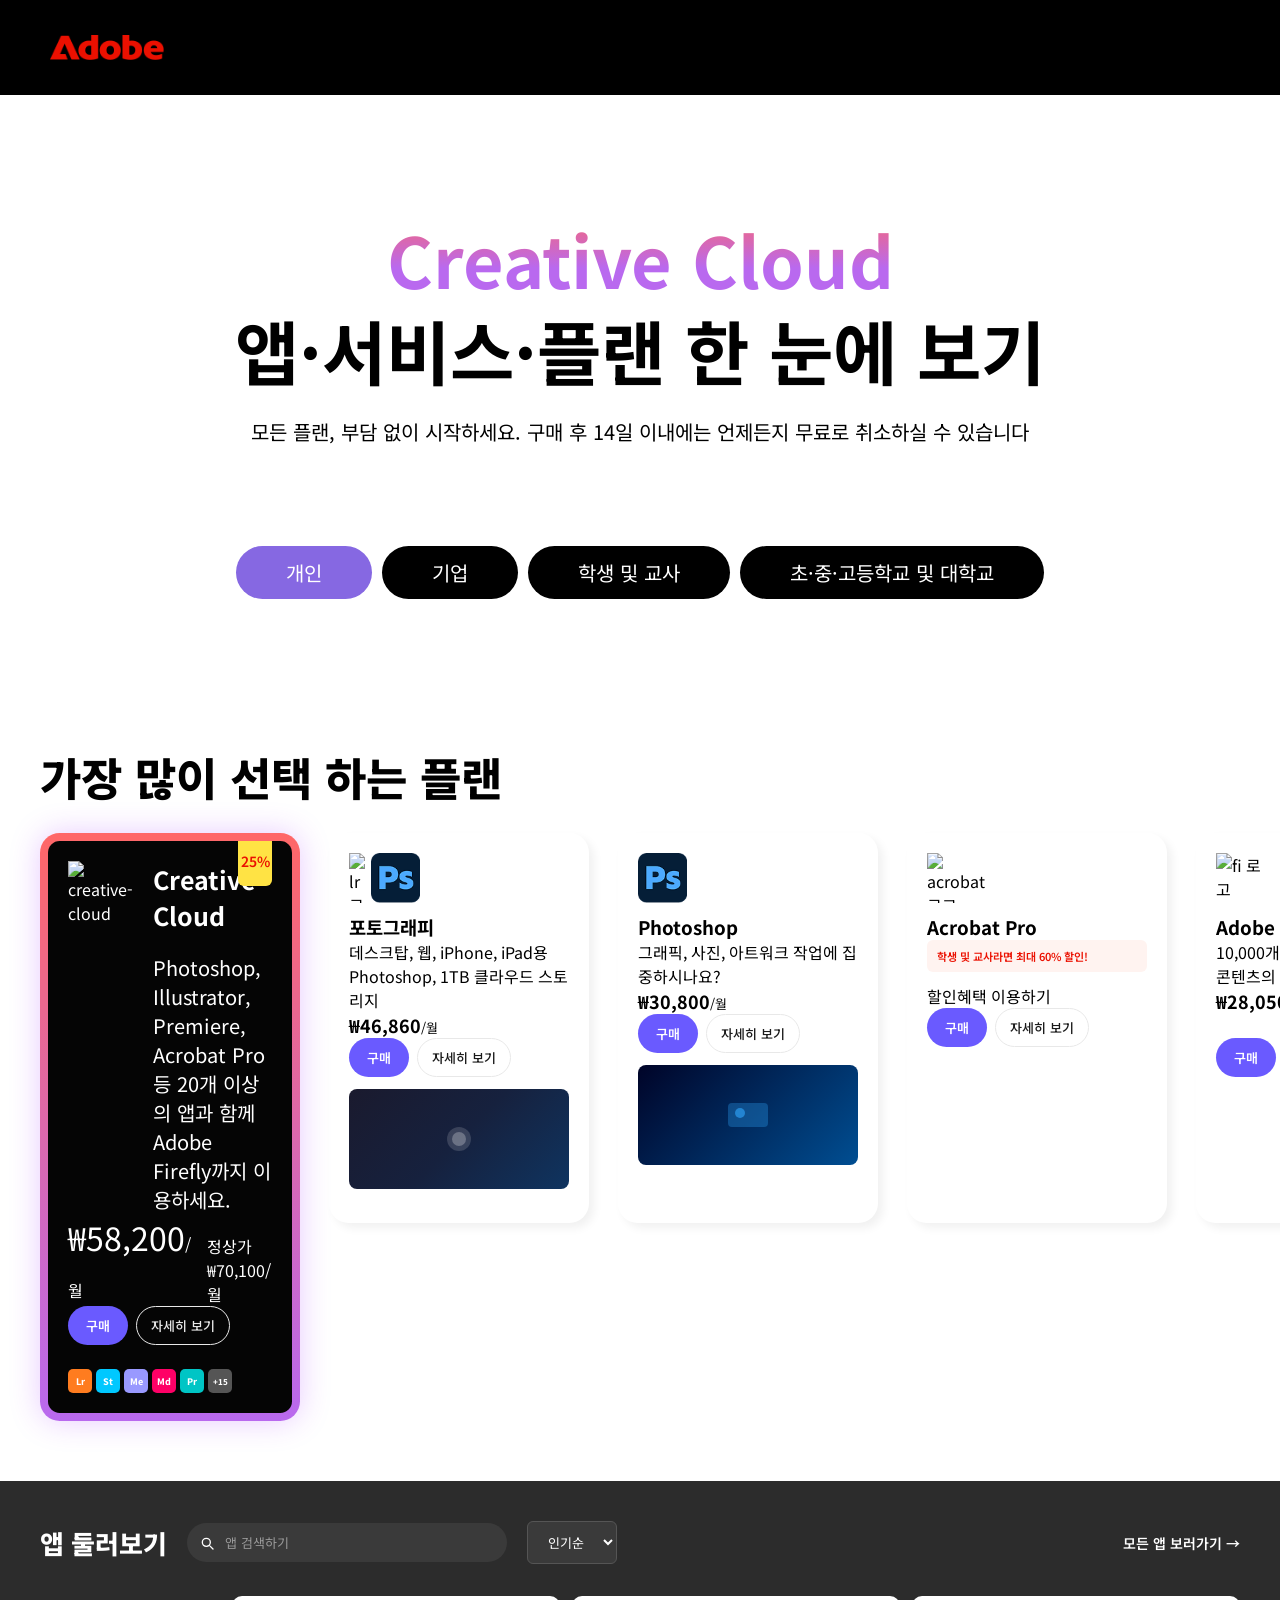
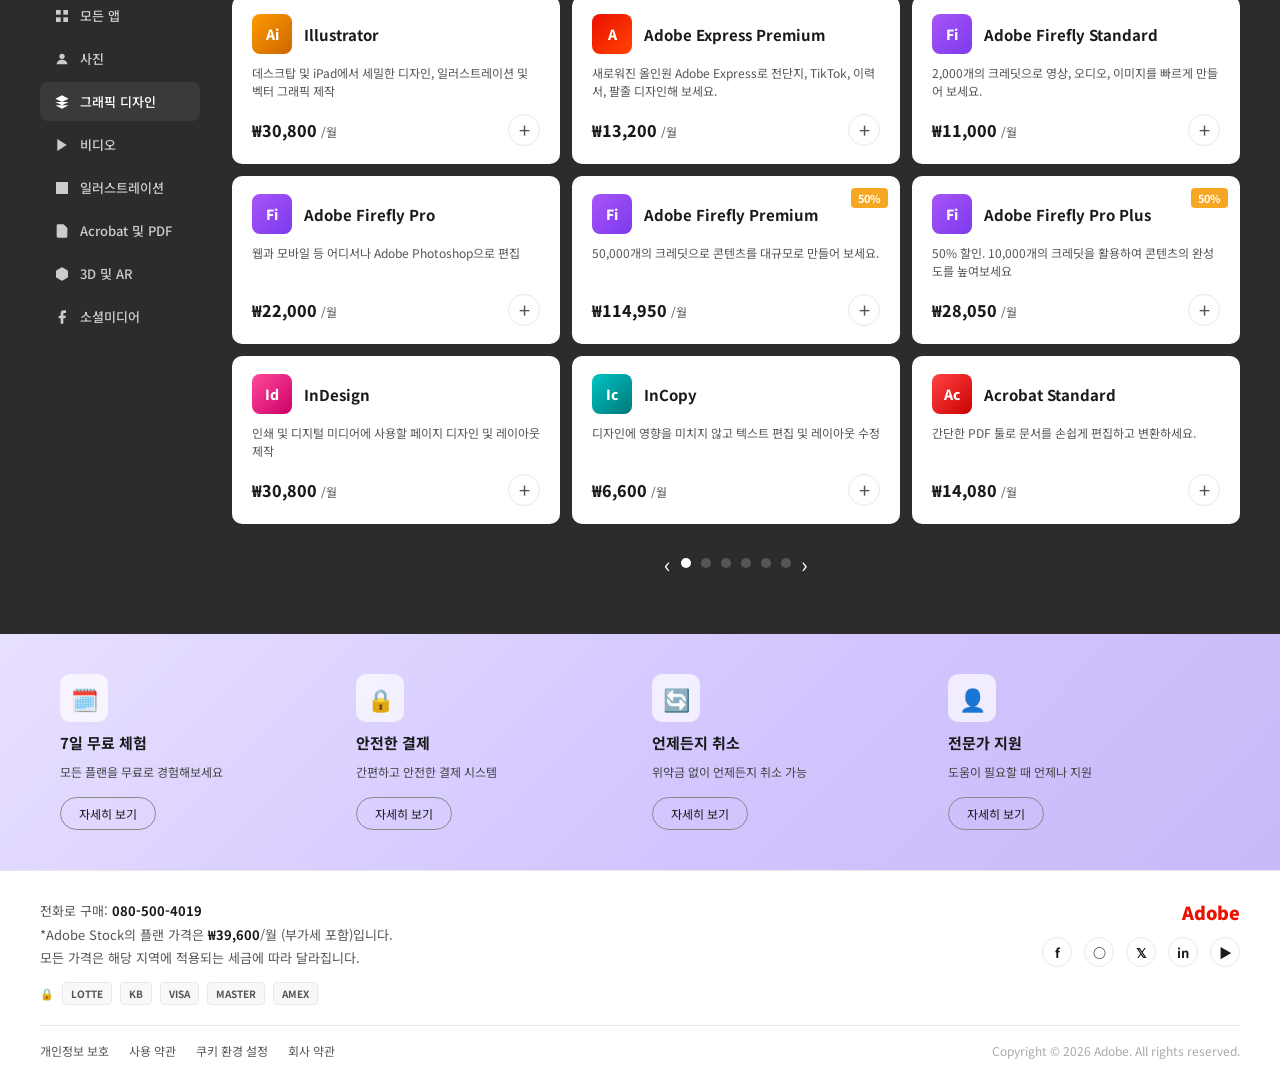
==== plan.html @ c6f0ec85 "페이지 상단 텍스트 및 사용자 버튼, 메인 - 플랜 카드 작업 중, 이미지 폴더 - 로고 위치 옮김" ====
<!doctype html>
<html lang="ko">
  <head>
    <meta charset="UTF-8" />
    <meta name="viewport" content="width=device-width, initial-scale=1.0" />
    <title>가격 및 멤버십 플랜</title>
    <!-- css 연결 -->
    <link rel="stylesheet" href="css/main.css" />
    <!-- 구글 폰트 연결 -->
    <link
      rel="stylesheet"
      href="https://fonts.googleapis.com/css2?family=Noto Sans KR:wght@400;700&display=swap"
    />
  </head>
  <body>
    <!-- 전체 영역 -->
    <div class="plan-wrap">
      <!-- ===== 상단 ===== -->
      <header class="plan-header">
        <div class="adobe-logo">
          <img src="asset/logo.png" alt="어도비 로고" />
        </div>
      </header>

      <!-- ===== UPPER (상단): 타이틀 + 버튼 + 플랜 카드 ===== -->
      <section class="plan-upper">
        <!-- 타이틀 -->
        <div class="visual-title">
          <h1>
            <span class="gradient-text">Creative Cloud</span
            ><br />앱·서비스·플랜 한 눈에 보기
          </h1>
          <p class="visual-desc">
            모든 플랜, 부담 없이 시작하세요. 구매 후 14일 이내에는 언제든지
            무료로 취소하실 수 있습니다
          </p>
        </div>

        <!-- User type -->
        <div class="user-type">
          <!-- <h2>어떤 사용자이신가요?</h2> -->
          <div class="user-type-btns">
            <button class="active">개인</button>
            <button>기업</button>
            <button>학생 및 교사</button>
            <button>초·중·고등학교 및 대학교</button>
          </div>
        </div>

        <!-- Plan cards -->
        <!-- 가장 많이 선택하는 플랜 -->
        <div class="plan-cards-section">
          <h2 class="contents-title">가장 많이 선택 하는 플랜</h2>
          <div class="plan-cards-grid">
            <!-- Creative Cloud All Apps - Featured -->
            <!-- creative cloud 앱 할인 소개 카드 -->
            <div class="plan-card featured">
              <div class="badge">
                <p class="badge-txt">25%</p>
              </div>
              
              <!-- 카드 상단 -->
              <div class="card-top cc-top">
                <div class="program-icon cc-icon">
                  <img
                    src="asset/program-icon/creativeCloud.png"
                    alt="creative-cloud"
                  />
                </div>
                
                <!-- 카드 텍스트 -->
                <div class="card-text cc-text">
                  <h3 class="card-title cc-title">Creative Cloud</h3>
                  <p class="card-des cc-des">
                    Photoshop, Illustrator, Premiere, Acrobat Pro 등 20개 이상의
                    앱과 함께 Adobe Firefly까지 이용하세요.
                  </p>
                </div>
              </div>
              <!-- 카드 하단 -->
              <div class="card-price-box cc-price-box">
                <div class="card-price cc-price">₩58,200<span>/월</span></div>
                <p class="original-price cc-ori-pri">정상가 <span>₩70,100/월</span></p>
              </div>
              <div class="card-btns">
                <button class="btn-primary">구매</button>
                <button class="btn-outline cc-plan">자세히 보기</button>
              </div>
              <div class="card-app-row">
                <div class="mini-icon lr">Lr</div>
                <div class="mini-icon st">St</div>
                <div class="mini-icon me">Me</div>
                <div class="mini-icon md">Md</div>
                <div class="mini-icon pr">Pr</div>
                <div class="mini-icon more">+15</div>
              </div>
            </div>

            <!-- 두번째 카드 -->
            <!-- Photography -->
            <div class="plan-card">
              <div class="program-icon">
                <div class="program-icon lr">
                  <img src="asset/program-icon/Lr.png" alt="lr 로고" />
                </div>
                <div class="program-icon ps">
                  <img src="asset/program-icon/ps.png" alt="phtoshop 로고" />
                </div>
              </div>
              <h3>포토그래피</h3>
              <p class="desc">
                데스크탑, 웹, iPhone, iPad용 Photoshop, 1TB 클라우드 스토리지
              </p>
              <div class="price-btn-box">
                <div class="price">
                  ₩46,860<span class="pri-month">/월</span>
                </div>
                <div class="card-btns">
                  <button class="btn-primary">구매</button>
                  <button class="btn-outline">자세히 보기</button>
                </div>
              </div>
              <div class="card-thumbnail photo-bg">
                <svg width="60" height="40" viewBox="0 0 60 40" fill="none">
                  <circle
                    cx="30"
                    cy="20"
                    r="12"
                    fill="rgba(255,255,255,0.15)"
                  ></circle>
                  <circle
                    cx="30"
                    cy="20"
                    r="7"
                    fill="rgba(255,255,255,0.25)"
                  ></circle>
                </svg>
              </div>
            </div>

            <!-- Photoshop -->
            <div class="plan-card">
              <div class="program-icon">
                <div class="program-icon ps2">
                  <img src="asset/program-icon/ps.png" alt="phtoshop 로고" />
                </div>
              </div>
              <h3>Photoshop</h3>
              <p class="desc">그래픽, 사진, 아트워크 작업에 집중하시나요?</p>
              <div class="price">₩30,800<span class="pri-month">/월</span></div>
              <div class="card-btns">
                <button class="btn-primary">구매</button>
                <button class="btn-outline">자세히 보기</button>
              </div>
              <div class="card-thumbnail photoshop-bg">
                <svg width="60" height="40" viewBox="0 0 60 40" fill="none">
                  <rect
                    x="10"
                    y="8"
                    width="40"
                    height="24"
                    rx="4"
                    fill="rgba(49,168,255,0.3)"
                  ></rect>
                  <circle
                    cx="22"
                    cy="18"
                    r="5"
                    fill="rgba(49,168,255,0.6)"
                  ></circle>
                </svg>
              </div>
            </div>

            <!-- Acrobat Pro -->
            <div class="plan-card">
              <div class="program-icon">
                <div class="program-icon acro">
                  <img
                    src="asset/program-icon/acrobat.png"
                    alt="acrobat 로고"
                  />
                </div>
              </div>
              <h3>Acrobat Pro</h3>
              <div class="discount-info">학생 및 교사라면 최대 60% 할인!</div>
              <p class="desc-sm">할인혜택 이용하기</p>
              <div class="card-btns">
                <button class="btn-primary">구매</button>
                <button class="btn-outline">자세히 보기</button>
              </div>
            </div>

            <!-- Adobe Firefly Pro Plus -->
            <div class="plan-card">
              <div class="badge">
                <p class="badge-txt">50%</p>
              </div>
              <div class="program-icon">
                <div class="program-icon fi">
                  <img src="asset/program-icon/Fi.png" alt="fi 로고" />
                </div>
              </div>
              <h3>Adobe Firefly Pro Plus</h3>
              <p class="desc">
                10,000개의 크레딧을 활용하여 콘텐츠의 완성도를 높여보세요.
              </p>
              <div class="price">₩28,050<span class="pri-month">/월</span></div>
              <p class="original-price">정상가 ₩56,100/월</p>
              <div class="card-btns">
                <button class="btn-primary">구매</button>
                <button class="btn-outline">자세히 보기</button>
              </div>
            </div>
          </div>
        </div>
      </section>

      <!-- ===== MAIN (메인): 앱 둘러보기 ===== -->
      <section class="plan-main">
        <div class="app-browse-header">
          <h2>앱 둘러보기</h2>
          <div class="search-bar">
            <svg viewBox="0 0 24 24">
              <path
                d="M21 21l-4.35-4.35M17 11A6 6 0 1 1 5 11a6 6 0 0 1 12 0z"
                stroke="currentColor"
                stroke-width="2"
                fill="none"
                stroke-linecap="round"
              ></path>
            </svg>
            <input type="text" placeholder="앱 검색하기" />
          </div>
          <select class="sort-select">
            <option>인기순</option>
            <option>이름순</option>
            <option>가격순</option>
          </select>
          <a href="#" class="all-apps-link">모든 앱 보러가기 →</a>
        </div>

        <div class="app-browse-layout">
          <!-- Sidebar -->
          <nav class="app-sidebar">
            <div class="sidebar-item">
              <svg viewBox="0 0 24 24">
                <rect x="3" y="3" width="7" height="7"></rect>
                <rect x="14" y="3" width="7" height="7"></rect>
                <rect x="3" y="14" width="7" height="7"></rect>
                <rect x="14" y="14" width="7" height="7"></rect>
              </svg>
              모든 앱
            </div>
            <div class="sidebar-item">
              <svg viewBox="0 0 24 24">
                <circle cx="12" cy="8" r="4"></circle>
                <path d="M4 20c0-4 3.6-7 8-7s8 3 8 7"></path>
              </svg>
              사진
            </div>
            <div class="sidebar-item active">
              <svg viewBox="0 0 24 24">
                <path
                  d="M12 2L2 7l10 5 10-5-10-5zM2 17l10 5 10-5M2 12l10 5 10-5"
                ></path>
              </svg>
              그래픽 디자인
            </div>
            <div class="sidebar-item">
              <svg viewBox="0 0 24 24">
                <polygon points="5 3 19 12 5 21 5 3"></polygon>
              </svg>
              비디오
            </div>
            <div class="sidebar-item">
              <svg viewBox="0 0 24 24">
                <path d="M3 3h18v18H3z"></path>
                <path d="M8 12h8M12 8v8"></path>
              </svg>
              일러스트레이션
            </div>
            <div class="sidebar-item">
              <svg viewBox="0 0 24 24">
                <path
                  d="M14 2H6a2 2 0 0 0-2 2v16a2 2 0 0 0 2 2h12a2 2 0 0 0 2-2V8z"
                ></path>
                <polyline points="14 2 14 8 20 8"></polyline>
              </svg>
              Acrobat 및 PDF
            </div>
            <div class="sidebar-item">
              <svg viewBox="0 0 24 24">
                <path
                  d="M21 16V8a2 2 0 0 0-1-1.73l-7-4a2 2 0 0 0-2 0l-7 4A2 2 0 0 0 3 8v8a2 2 0 0 0 1 1.73l7 4a2 2 0 0 0 2 0l7-4A2 2 0 0 0 21 16z"
                ></path>
              </svg>
              3D 및 AR
            </div>
            <div class="sidebar-item">
              <svg viewBox="0 0 24 24">
                <path
                  d="M18 2h-3a5 5 0 0 0-5 5v3H7v4h3v8h4v-8h3l1-4h-4V7a1 1 0 0 1 1-1h3z"
                ></path>
              </svg>
              소셜미디어
            </div>
          </nav>

          <!-- App cards -->
          <div>
            <div class="app-cards-grid">
              <!-- Illustrator -->
              <div class="app-card">
                <div class="app-card-header">
                  <div class="app-card-icon icon-ai">Ai</div>
                  <h4>Illustrator</h4>
                </div>
                <p class="app-desc">
                  데스크탑 및 iPad에서 세밀한 디자인, 일러스트레이션 및 벡터
                  그래픽 제작
                </p>
                <div class="app-card-footer">
                  <div class="app-price">₩30,800 <span>/월</span></div>
                  <button class="add-btn">+</button>
                </div>
              </div>

              <!-- Adobe Express Premium -->
              <div class="app-card">
                <div class="app-card-header">
                  <div class="app-card-icon icon-express">A</div>
                  <h4>Adobe Express Premium</h4>
                </div>
                <p class="app-desc">
                  새로워진 올인원 Adobe Express로 전단지, TikTok, 이력서, 팔줄
                  디자인해 보세요.
                </p>
                <div class="app-card-footer">
                  <div class="app-price">₩13,200 <span>/월</span></div>
                  <button class="add-btn">+</button>
                </div>
              </div>

              <!-- Adobe Firefly Standard -->
              <div class="app-card">
                <div class="app-card-header">
                  <div class="app-card-icon icon-firefly">Fi</div>
                  <h4>Adobe Firefly Standard</h4>
                </div>
                <p class="app-desc">
                  2,000개의 크레딧으로 영상, 오디오, 이미지를 빠르게 만들어
                  보세요.
                </p>
                <div class="app-card-footer">
                  <div class="app-price">₩11,000 <span>/월</span></div>
                  <button class="add-btn">+</button>
                </div>
              </div>

              <!-- Adobe Firefly Pro -->
              <div class="app-card">
                <div class="app-card-header">
                  <div class="app-card-icon icon-firefly">Fi</div>
                  <h4>Adobe Firefly Pro</h4>
                </div>
                <p class="app-desc">
                  웹과 모바일 등 어디서나 Adobe Photoshop으로 편집
                </p>
                <div class="app-card-footer">
                  <div class="app-price">₩22,000 <span>/월</span></div>
                  <button class="add-btn">+</button>
                </div>
              </div>

              <!-- Adobe Firefly Premium -->
              <div class="app-card">
                <div class="app-badge">50%</div>
                <div class="app-card-header">
                  <div class="app-card-icon icon-firefly">Fi</div>
                  <h4>Adobe Firefly Premium</h4>
                </div>
                <p class="app-desc">
                  50,000개의 크레딧으로 콘텐츠를 대규모로 만들어 보세요.
                </p>
                <div class="app-card-footer">
                  <div class="app-price">₩114,950 <span>/월</span></div>
                  <button class="add-btn">+</button>
                </div>
              </div>

              <!-- Adobe Firefly Pro Plus -->
              <div class="app-card">
                <div class="app-badge">50%</div>
                <div class="app-card-header">
                  <div class="app-card-icon icon-firefly">Fi</div>
                  <h4>Adobe Firefly Pro Plus</h4>
                </div>
                <p class="app-desc">
                  50% 할인. 10,000개의 크레딧을 활용하여 콘텐츠의 완성도를
                  높여보세요
                </p>
                <div class="app-card-footer">
                  <div class="app-price">₩28,050 <span>/월</span></div>
                  <button class="add-btn">+</button>
                </div>
              </div>

              <!-- InDesign -->
              <div class="app-card">
                <div class="app-card-header">
                  <div class="app-card-icon icon-indesign">Id</div>
                  <h4>InDesign</h4>
                </div>
                <p class="app-desc">
                  인쇄 및 디지털 미디어에 사용할 페이지 디자인 및 레이아웃 제작
                </p>
                <div class="app-card-footer">
                  <div class="app-price">₩30,800 <span>/월</span></div>
                  <button class="add-btn">+</button>
                </div>
              </div>

              <!-- InCopy -->
              <div class="app-card">
                <div class="app-card-header">
                  <div class="app-card-icon icon-incopy">Ic</div>
                  <h4>InCopy</h4>
                </div>
                <p class="app-desc">
                  디자인에 영향을 미치지 않고 텍스트 편집 및 레이아웃 수정
                </p>
                <div class="app-card-footer">
                  <div class="app-price">₩6,600 <span>/월</span></div>
                  <button class="add-btn">+</button>
                </div>
              </div>

              <!-- Acrobat Standard -->
              <div class="app-card">
                <div class="app-card-header">
                  <div class="app-card-icon icon-acrobat">Ac</div>
                  <h4>Acrobat Standard</h4>
                </div>
                <p class="app-desc">
                  간단한 PDF 툴로 문서를 손쉽게 편집하고 변환하세요.
                </p>
                <div class="app-card-footer">
                  <div class="app-price">₩14,080 <span>/월</span></div>
                  <button class="add-btn">+</button>
                </div>
              </div>
            </div>

            <!-- Pagination -->
            <div class="pagination">
              <button>‹</button>
              <div class="dot active"></div>
              <div class="dot"></div>
              <div class="dot"></div>
              <div class="dot"></div>
              <div class="dot"></div>
              <div class="dot"></div>
              <button>›</button>
            </div>
          </div>
        </div>
      </section>

      <!-- ===== FOOTER (하단) ===== -->
      <footer class="plan-footer">
        <!-- Benefits banner -->
        <div class="benefits-banner">
          <div class="benefits-grid">
            <div class="benefit-item">
              <div class="benefit-icon">🗓️</div>
              <h4>7일 무료 체험</h4>
              <p>모든 플랜을 무료로 경험해보세요</p>
              <button class="btn-detail">자세히 보기</button>
            </div>
            <div class="benefit-item">
              <div class="benefit-icon">🔒</div>
              <h4>안전한 결제</h4>
              <p>간편하고 안전한 결제 시스템</p>
              <button class="btn-detail">자세히 보기</button>
            </div>
            <div class="benefit-item">
              <div class="benefit-icon">🔄</div>
              <h4>언제든지 취소</h4>
              <p>위약금 없이 언제든지 취소 가능</p>
              <button class="btn-detail">자세히 보기</button>
            </div>
            <div class="benefit-item">
              <div class="benefit-icon">👤</div>
              <h4>전문가 지원</h4>
              <p>도움이 필요할 때 언제나 지원</p>
              <button class="btn-detail">자세히 보기</button>
            </div>
          </div>
        </div>

        <!-- Footer bottom -->
        <div class="footer-bottom">
          <div class="footer-bottom-top">
            <div>
              <div class="footer-contact">
                전화로 구매: <strong>080-500-4019</strong><br />
                *Adobe Stock의 플랜 가격은 <strong>₩39,600</strong>/월 (부가세
                포함)입니다.<br />
                모든 가격은 해당 지역에 적용되는 세금에 따라 달라집니다.
              </div>
              <div class="footer-payments">
                <div class="security-badge">🔒</div>
                <div class="payment-badge">LOTTE</div>
                <div class="payment-badge">KB</div>
                <div class="payment-badge">VISA</div>
                <div class="payment-badge">MASTER</div>
                <div class="payment-badge">AMEX</div>
              </div>
            </div>
            <div class="footer-right">
              <div class="footer-adobe-logo">Adobe</div>
              <div class="footer-social">
                <a href="#">f</a>
                <a href="#">○</a>
                <a href="#">𝕏</a>
                <a href="#">in</a>
                <a href="#">▶</a>
              </div>
            </div>
          </div>
          <div class="footer-bottom-bottom">
            <div class="footer-legal">
              <a href="#">개인정보 보호</a>
              <a href="#">사용 약관</a>
              <a href="#">쿠키 환경 설정</a>
              <a href="#">회사 약관</a>
            </div>
            <div class="footer-copy">
              Copyright © 2026 Adobe. All rights reserved.
            </div>
          </div>
        </div>
      </footer>
    </div>

    <script>
      // User type button toggle
      document.querySelectorAll(".user-type-btns button").forEach((btn) => {
        btn.addEventListener("click", () => {
          document
            .querySelectorAll(".user-type-btns button")
            .forEach((b) => b.classList.remove("active"));
          btn.classList.add("active");
        });
      });

      // Sidebar item toggle
      document.querySelectorAll(".sidebar-item").forEach((item) => {
        item.addEventListener("click", () => {
          document
            .querySelectorAll(".sidebar-item")
            .forEach((i) => i.classList.remove("active"));
          item.classList.add("active");
        });
      });

      // Pagination dots
      document.querySelectorAll(".dot").forEach((dot) => {
        dot.addEventListener("click", () => {
          document
            .querySelectorAll(".dot")
            .forEach((d) => d.classList.remove("active"));
          dot.classList.add("active");
        });
      });
    </script>
  </body>
</html>
---- css/main.css ----
@import url(reset.css);
@import url(home/home.css);
@import url(plan/plan.css);
@import url(sub1/subpage1.css);

/* 스타일 가이드 */
:root {
  /* Color styles */
  --point: rgba(134, 104, 226, 1);
  /* black */
  --sub-color-1: rgba(0, 0, 0, 1);
  /* white */
  --sub-color-2: rgba(250, 250, 250, 1);

  /* Text-size styles */
  /* pc */
  --p-c1920px---menu: 20px;
  --p-c1920px---sub--menu: 18px;
  --p-c1920px---visual-title: 70px;
  --p-c1920px---contents-title: 45px;
  --p-c1920px---contents--desc: 20px;
  --p-c1920px---card-title: 25px;
  --p-c1920px---card--desc: 20px;
  --p-c1920px--button: 25px;
  /* tablet */
  --tablet780px---visual-title--m: 50px;
  --tablet780px---visual--desc--m: 25px;
  --tablet780px---sub-title--m: 25px;
  --tablet780px---contents--title--m: 45px;
  --tablet780px---contents--desc--m: 20px;
  --tablet780px---card-title--m: 20px;
  --tablet780px---card--desc--m: 13px;
  --tablet780px---sub--content-title--m: 30px;
  --tablet780px--button--m: 20px;
  /* mobile */
  --mobile390px---visual-title--s: 26px;
  --mobile390px---desc--s: 16px;
  --mobile390px---sub--title--s: 18px;
  --mobile390px--button--s: 16px;
  --mobile390px---card--desc--s: 13px;
  --mobile390px---card-title--s: 18px;
  --mobile390px---contents-title--s: 26px;

  /* font-weight */
  --fw-bold: 700;
  --fw-regular: 400;
}

/* 공통영역 */
body {
  font-family: "Noto Sans KR", sans-serif;
}

/* 비주얼 영역 타이틀 */
.visual-title {
  font-family: "Noto Sans KR", sans-serif;
  font-weight: var(--fw-bold);
}
/* 비주얼 영역 설명 */
.visual-desc {
  font-family: "Noto Sans KR", sans-serif;
  font-weight: var(--fw-regular);
}
/* 콘텐츠 영역 타이틀 */
.contents-title {
  font-family: "Noto Sans KR", sans-serif;
  font-weight: var(--fw-bold);
}
/* 콘텐츠 영역 설명 */
.contents-des {
  font-family: "Noto Sans KR", sans-serif;
  font-weight: var(--fw-regular);
}
/* 카드 영역 타이틀 */
.card-title {
  font-family: "Noto Sans KR", sans-serif;
  font-weight: var(--fw-bold);
}
/* 카드 영역 설명 */
.card-des {
  font-family: "Noto Sans KR", sans-serif;
  font-weight: var(--fw-regular);
}
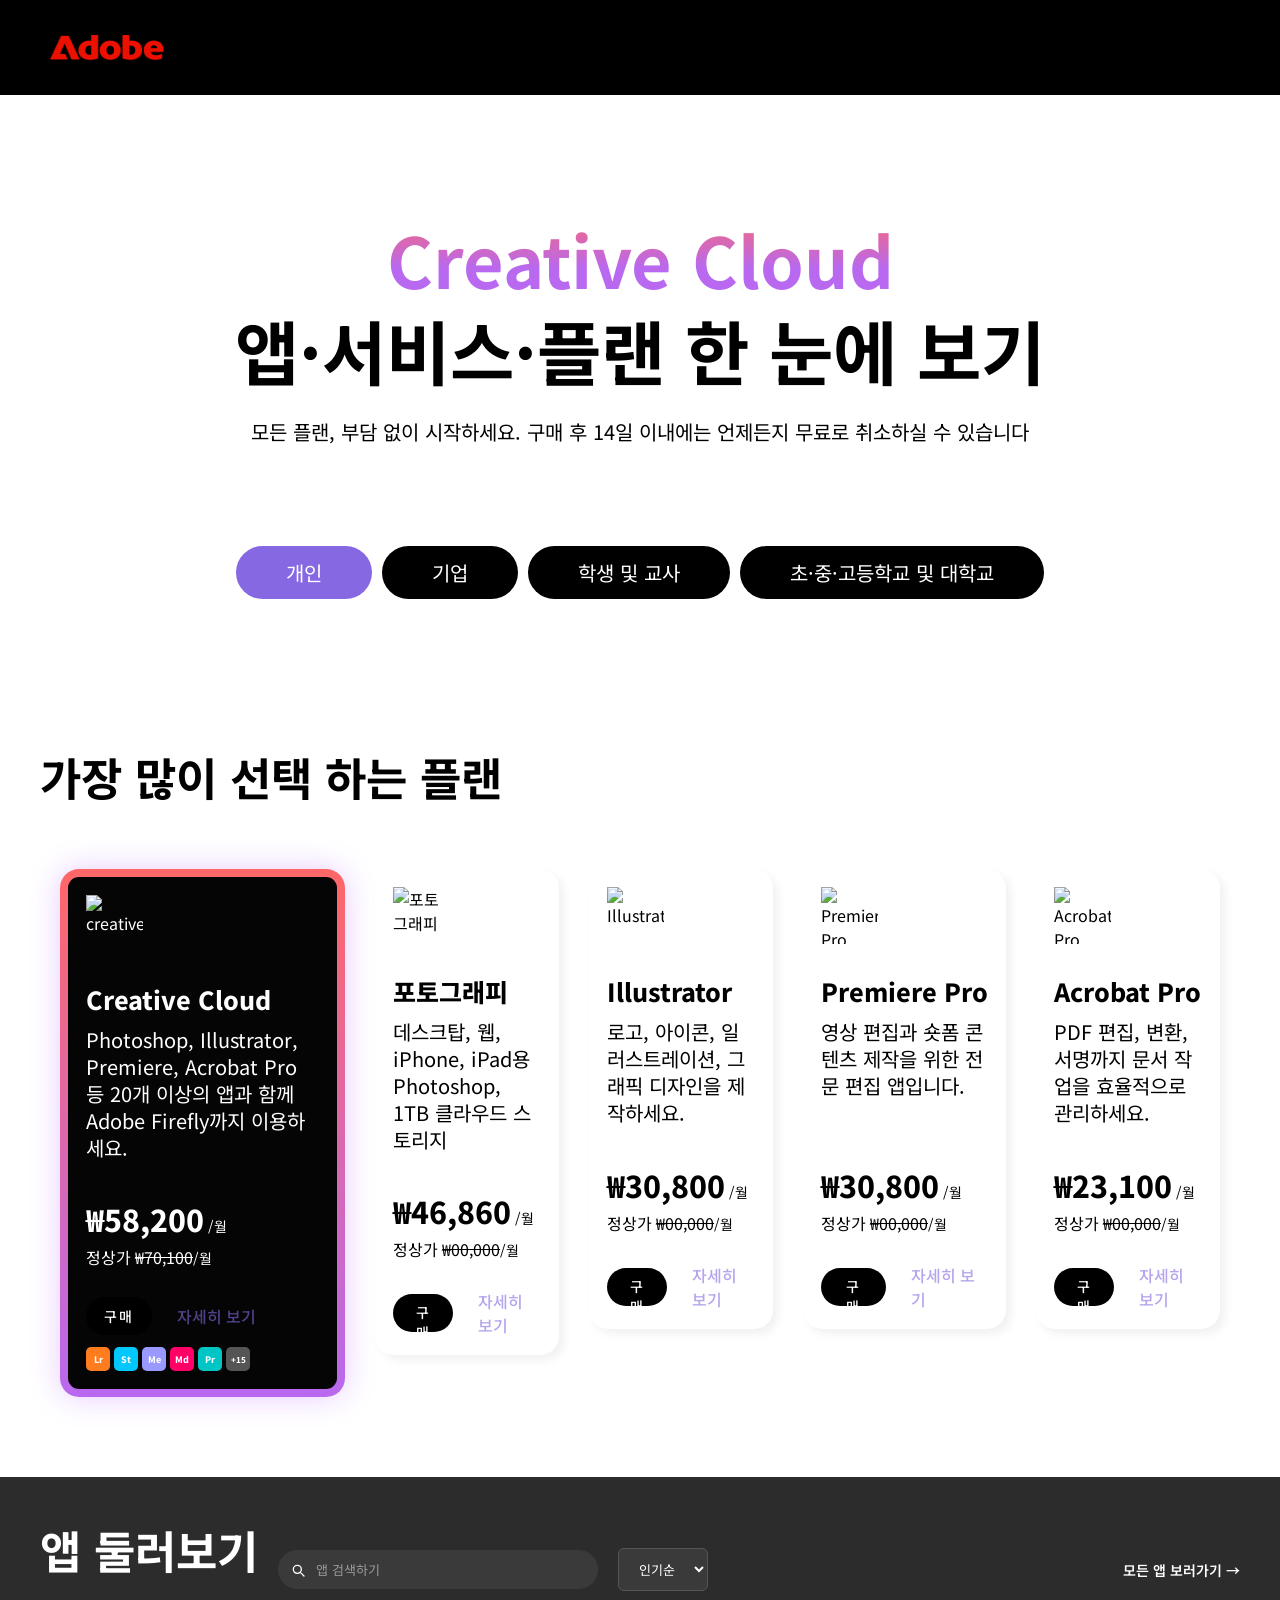
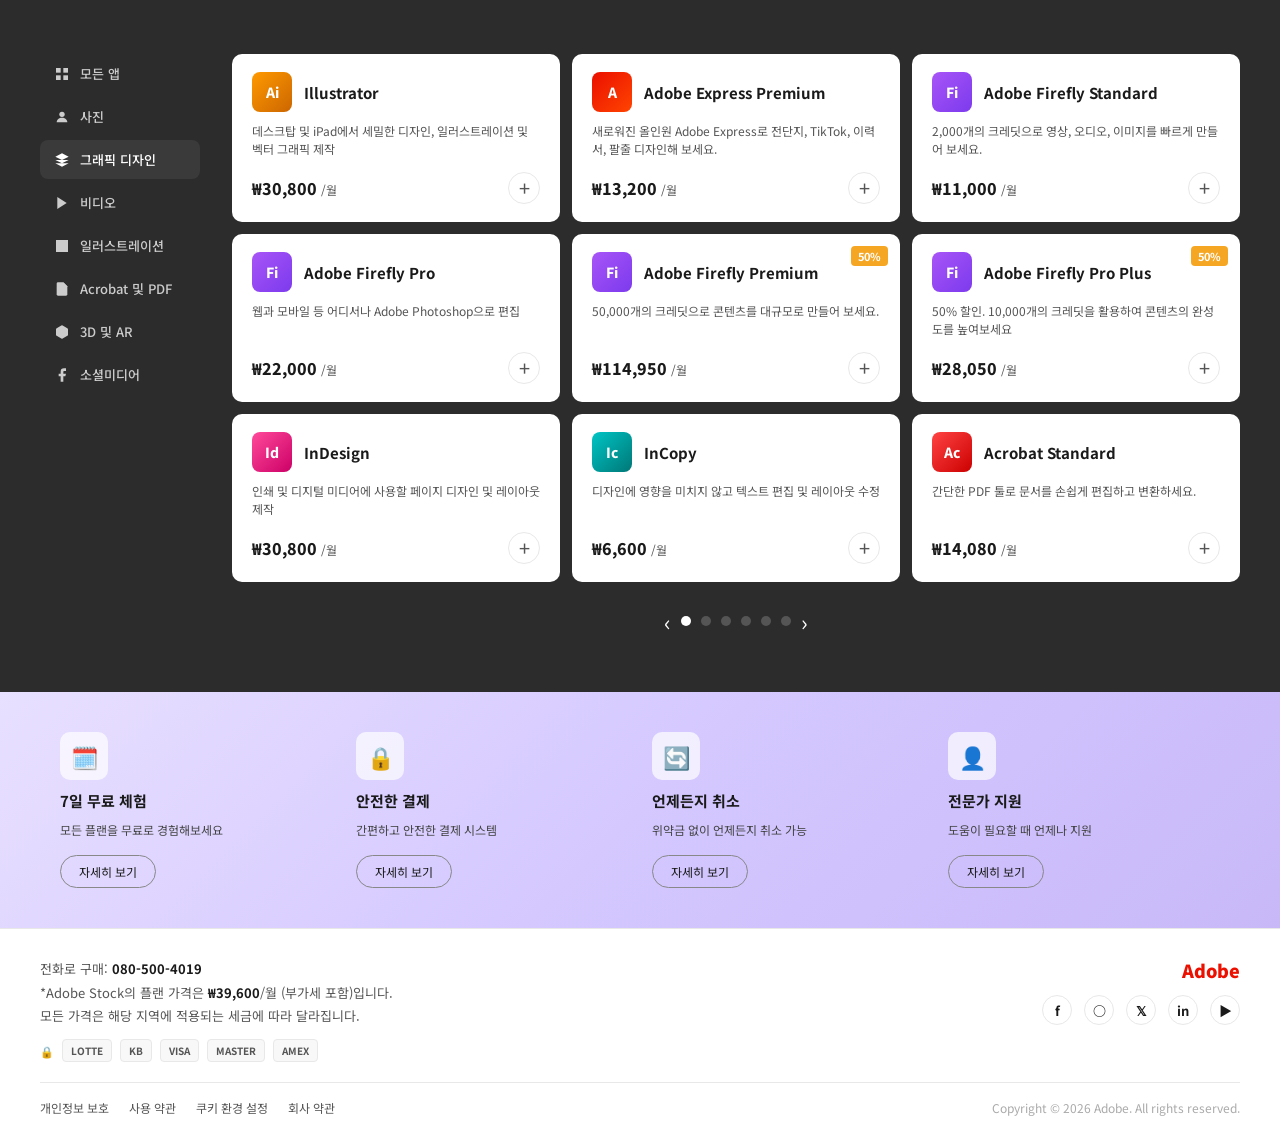
==== commit 38c89b47: "Merge pull request #7 from rainwhdmsql-stack/0528-chj 가장 많이 찾는 플랜 영역 및 카드 구조 재구성, 해당 html > js 파일 생성" ====
--- a/plan.html
+++ b/plan.html
@@ -6,6 +6,7 @@
     <title>가격 및 멤버십 플랜</title>
     <!-- css 연결 -->
     <link rel="stylesheet" href="css/main.css" />
+    
     <!-- 구글 폰트 연결 -->
     <link
       rel="stylesheet"
@@ -18,7 +19,9 @@
       <!-- ===== 상단 ===== -->
       <header class="plan-header">
         <div class="adobe-logo">
-          <img src="asset/logo.png" alt="어도비 로고" />
+          <a href="index.html">
+            <img src="asset/logo.png" alt="어도비 로고" />
+          </a>
         </div>
       </header>
 
@@ -47,46 +50,54 @@
           </div>
         </div>
 
-        <!-- Plan cards -->
-        <!-- 가장 많이 선택하는 플랜 -->
-        <div class="plan-cards-section">
+        <!-- ============= 가장 많이 선택하는 플랜 ============= -->
+        <div class="best-plan-section">
           <h2 class="contents-title">가장 많이 선택 하는 플랜</h2>
-          <div class="plan-cards-grid">
-            <!-- Creative Cloud All Apps - Featured -->
-            <!-- creative cloud 앱 할인 소개 카드 -->
-            <div class="plan-card featured">
-              <div class="badge">
-                <p class="badge-txt">25%</p>
-              </div>
-              
-              <!-- 카드 상단 -->
-              <div class="card-top cc-top">
-                <div class="program-icon cc-icon">
-                  <img
-                    src="asset/program-icon/creativeCloud.png"
-                    alt="creative-cloud"
-                  />
-                </div>
-                
-                <!-- 카드 텍스트 -->
-                <div class="card-text cc-text">
-                  <h3 class="card-title cc-title">Creative Cloud</h3>
-                  <p class="card-des cc-des">
-                    Photoshop, Illustrator, Premiere, Acrobat Pro 등 20개 이상의
-                    앱과 함께 Adobe Firefly까지 이용하세요.
-                  </p>
-                </div>
-              </div>
-              <!-- 카드 하단 -->
-              <div class="card-price-box cc-price-box">
-                <div class="card-price cc-price">₩58,200<span>/월</span></div>
-                <p class="original-price cc-ori-pri">정상가 <span>₩70,100/월</span></p>
-              </div>
-              <div class="card-btns">
-                <button class="btn-primary">구매</button>
-                <button class="btn-outline cc-plan">자세히 보기</button>
-              </div>
-              <div class="card-app-row">
+          <!-- 카드 그리드 -->
+          <div class="cards-grid">
+            <!-- 카드 전체 영역 (카드 한 장 > Creative Cloud) -->
+            <article class="program-card featured">
+              <!-- 프로그램 썸네일 -->
+              <div class="program-card_thumb">
+                <img
+                  src="asset/program-icon/creativeCloud.png"
+                  alt="creativeCloud"
+                />
+              </div>
+              <!-- 프로그램 텍스트 -->
+              <div class="program-card_info">
+                <!-- 프로그램명 -->
+                <h3 class="program-card_title">Creative Cloud</h3>
+                <!-- 프로그램 설명 -->
+                <p class="program-card_desc">
+                  Photoshop, Illustrator, Premiere, Acrobat Pro 등 20개 이상의
+                  앱과 함께 Adobe Firefly까지 이용하세요.
+                </p>
+              </div>
+              <!-- 프로그램 금액 영역 -->
+              <div class="program-card_price-area">
+                <!-- 프로그램 할인가 -->
+                <p class="program-card_sale-price">
+                  <strong>₩58,200</strong>
+                  <span>/월</span>
+                </p>
+                <!-- 프로그램 정상가 -->
+                <p class="program-card_regular-price">
+                  정상가 <del>₩70,100</del><span>/월</span>
+                </p>
+              </div>
+              <!-- 프로그램 하단 버튼 -->
+              <div class="program-card_button-group">
+                <!-- 구매 버튼 -->
+                <button type="button" class="program-card_button">
+                  구매
+                </button>
+                <!-- 자세히 보기 링크 -->
+                <a href="#" class="program-card_link">자세히 보기</a>
+              </div>
+              <!-- 프로그램 하단 비주얼 -->
+              <div class="program-card_visual">
+                <div class="card-app-row">
                 <div class="mini-icon lr">Lr</div>
                 <div class="mini-icon st">St</div>
                 <div class="mini-icon me">Me</div>
@@ -94,132 +105,14 @@
                 <div class="mini-icon pr">Pr</div>
                 <div class="mini-icon more">+15</div>
               </div>
-            </div>
-
-            <!-- 두번째 카드 -->
-            <!-- Photography -->
-            <div class="plan-card">
-              <div class="program-icon">
-                <div class="program-icon lr">
-                  <img src="asset/program-icon/Lr.png" alt="lr 로고" />
-                </div>
-                <div class="program-icon ps">
-                  <img src="asset/program-icon/ps.png" alt="phtoshop 로고" />
-                </div>
-              </div>
-              <h3>포토그래피</h3>
-              <p class="desc">
-                데스크탑, 웹, iPhone, iPad용 Photoshop, 1TB 클라우드 스토리지
-              </p>
-              <div class="price-btn-box">
-                <div class="price">
-                  ₩46,860<span class="pri-month">/월</span>
-                </div>
-                <div class="card-btns">
-                  <button class="btn-primary">구매</button>
-                  <button class="btn-outline">자세히 보기</button>
-                </div>
-              </div>
-              <div class="card-thumbnail photo-bg">
-                <svg width="60" height="40" viewBox="0 0 60 40" fill="none">
-                  <circle
-                    cx="30"
-                    cy="20"
-                    r="12"
-                    fill="rgba(255,255,255,0.15)"
-                  ></circle>
-                  <circle
-                    cx="30"
-                    cy="20"
-                    r="7"
-                    fill="rgba(255,255,255,0.25)"
-                  ></circle>
-                </svg>
-              </div>
-            </div>
-
-            <!-- Photoshop -->
-            <div class="plan-card">
-              <div class="program-icon">
-                <div class="program-icon ps2">
-                  <img src="asset/program-icon/ps.png" alt="phtoshop 로고" />
-                </div>
-              </div>
-              <h3>Photoshop</h3>
-              <p class="desc">그래픽, 사진, 아트워크 작업에 집중하시나요?</p>
-              <div class="price">₩30,800<span class="pri-month">/월</span></div>
-              <div class="card-btns">
-                <button class="btn-primary">구매</button>
-                <button class="btn-outline">자세히 보기</button>
-              </div>
-              <div class="card-thumbnail photoshop-bg">
-                <svg width="60" height="40" viewBox="0 0 60 40" fill="none">
-                  <rect
-                    x="10"
-                    y="8"
-                    width="40"
-                    height="24"
-                    rx="4"
-                    fill="rgba(49,168,255,0.3)"
-                  ></rect>
-                  <circle
-                    cx="22"
-                    cy="18"
-                    r="5"
-                    fill="rgba(49,168,255,0.6)"
-                  ></circle>
-                </svg>
-              </div>
-            </div>
-
-            <!-- Acrobat Pro -->
-            <div class="plan-card">
-              <div class="program-icon">
-                <div class="program-icon acro">
-                  <img
-                    src="asset/program-icon/acrobat.png"
-                    alt="acrobat 로고"
-                  />
-                </div>
-              </div>
-              <h3>Acrobat Pro</h3>
-              <div class="discount-info">학생 및 교사라면 최대 60% 할인!</div>
-              <p class="desc-sm">할인혜택 이용하기</p>
-              <div class="card-btns">
-                <button class="btn-primary">구매</button>
-                <button class="btn-outline">자세히 보기</button>
-              </div>
-            </div>
-
-            <!-- Adobe Firefly Pro Plus -->
-            <div class="plan-card">
-              <div class="badge">
-                <p class="badge-txt">50%</p>
-              </div>
-              <div class="program-icon">
-                <div class="program-icon fi">
-                  <img src="asset/program-icon/Fi.png" alt="fi 로고" />
-                </div>
-              </div>
-              <h3>Adobe Firefly Pro Plus</h3>
-              <p class="desc">
-                10,000개의 크레딧을 활용하여 콘텐츠의 완성도를 높여보세요.
-              </p>
-              <div class="price">₩28,050<span class="pri-month">/월</span></div>
-              <p class="original-price">정상가 ₩56,100/월</p>
-              <div class="card-btns">
-                <button class="btn-primary">구매</button>
-                <button class="btn-outline">자세히 보기</button>
-              </div>
-            </div>
-          </div>
-        </div>
+              </div>
+            </article>
       </section>
 
       <!-- ===== MAIN (메인): 앱 둘러보기 ===== -->
       <section class="plan-main">
         <div class="app-browse-header">
-          <h2>앱 둘러보기</h2>
+          <h2 class="contents-title">앱 둘러보기</h2>
           <div class="search-bar">
             <svg viewBox="0 0 24 24">
               <path
@@ -544,36 +437,8 @@
       </footer>
     </div>
 
-    <script>
-      // User type button toggle
-      document.querySelectorAll(".user-type-btns button").forEach((btn) => {
-        btn.addEventListener("click", () => {
-          document
-            .querySelectorAll(".user-type-btns button")
-            .forEach((b) => b.classList.remove("active"));
-          btn.classList.add("active");
-        });
-      });
-
-      // Sidebar item toggle
-      document.querySelectorAll(".sidebar-item").forEach((item) => {
-        item.addEventListener("click", () => {
-          document
-            .querySelectorAll(".sidebar-item")
-            .forEach((i) => i.classList.remove("active"));
-          item.classList.add("active");
-        });
-      });
-
-      // Pagination dots
-      document.querySelectorAll(".dot").forEach((dot) => {
-        dot.addEventListener("click", () => {
-          document
-            .querySelectorAll(".dot")
-            .forEach((d) => d.classList.remove("active"));
-          dot.classList.add("active");
-        });
-      });
-    </script>
+    
   </body>
+  <!-- js 연결 -->
+     <script src="js/plan/best-plan.js"></script>
 </html>
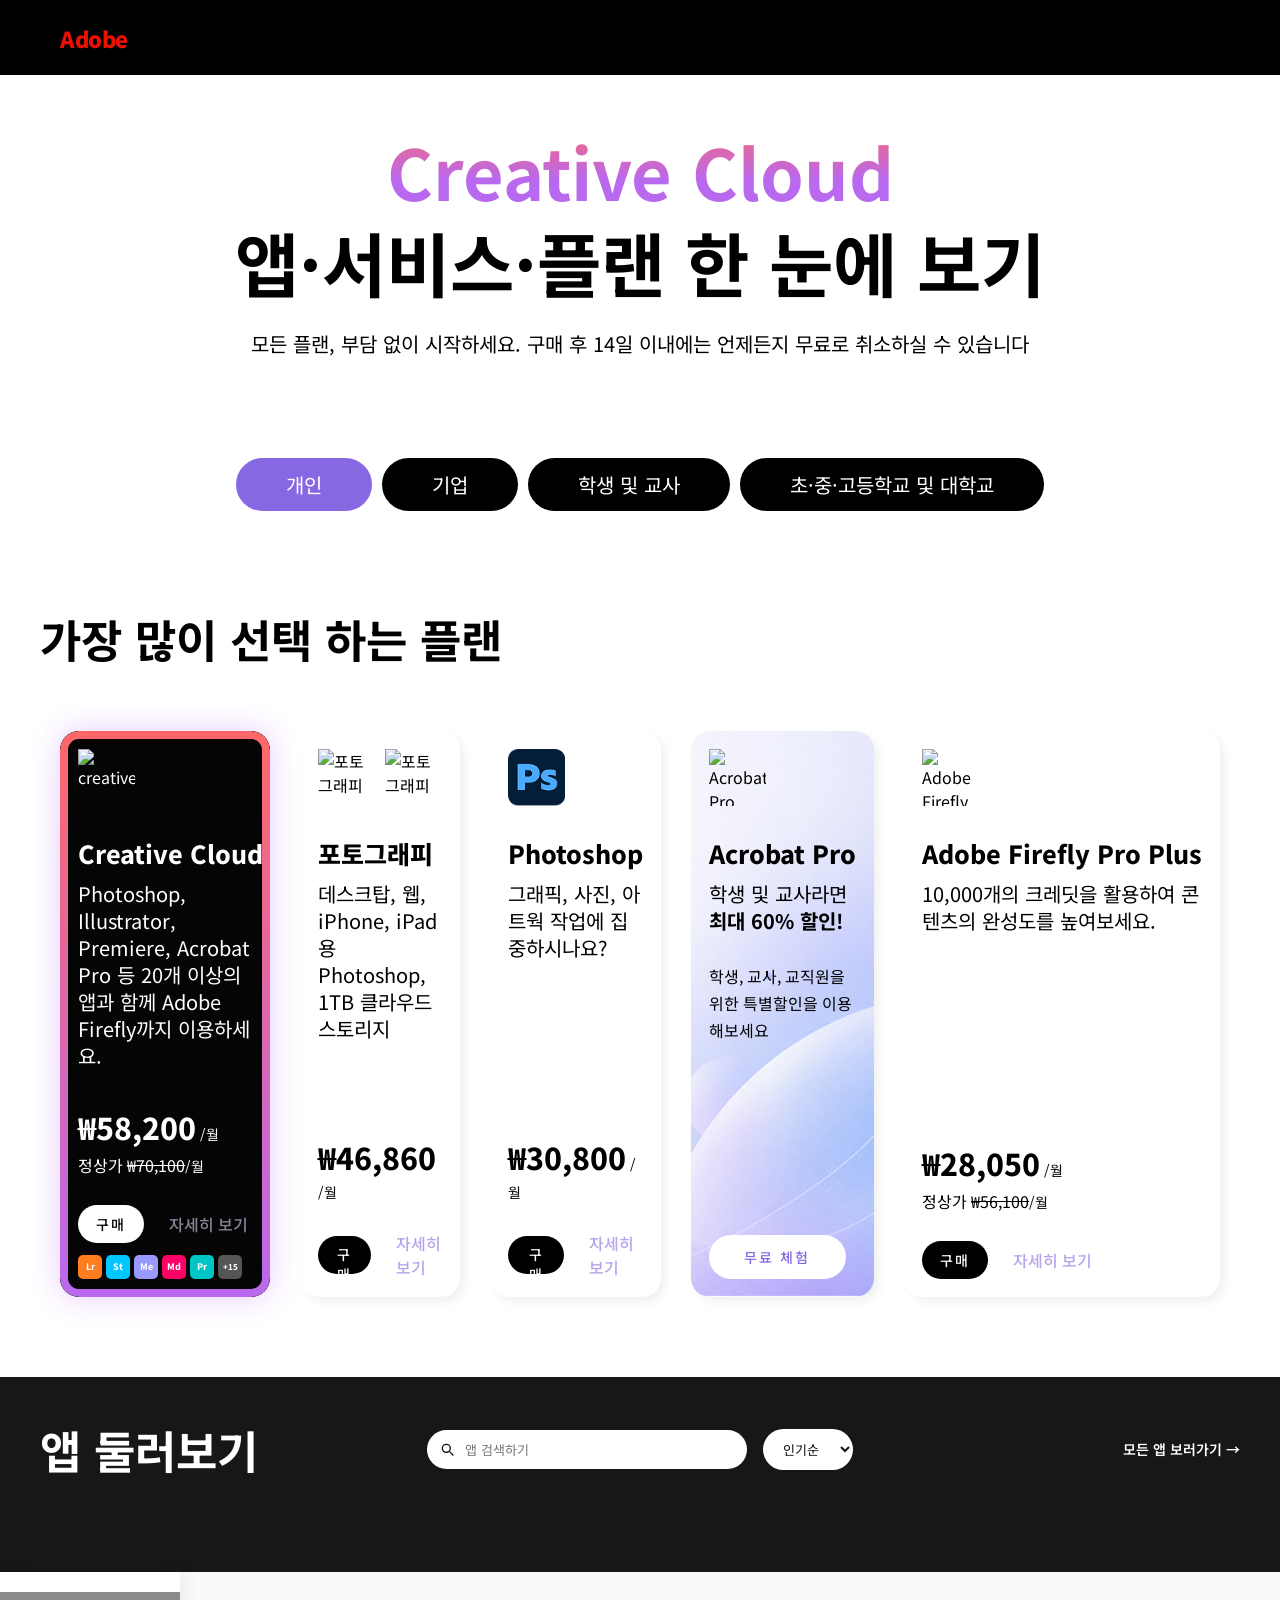
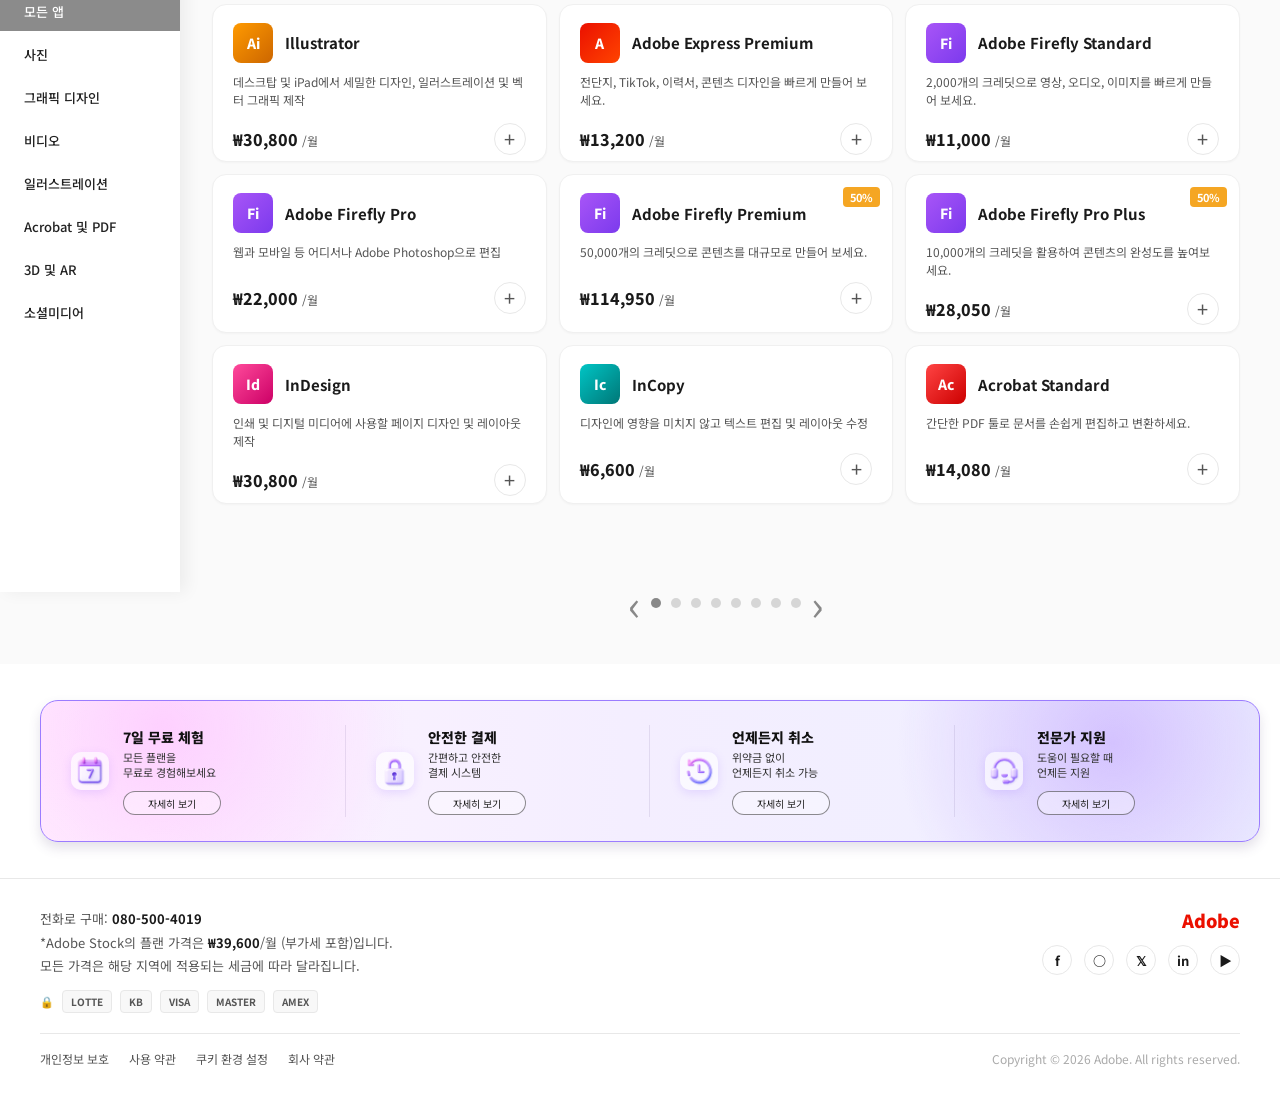
==== commit 873a9911: "Merge pull request #10 from rainwhdmsql-stack/0602-chj 앱 둘러보기 js data 입력 및 html 연결, 하단 배너 작업 중 > 반응형" ====
--- a/plan.html
+++ b/plan.html
@@ -1,47 +1,77 @@
 <!doctype html>
 <html lang="ko">
   <head>
+    <!-- ===== 문서 기본 설정 ===== -->
+    <!-- 한글 깨짐 방지를 위한 문자 인코딩 설정 -->
     <meta charset="UTF-8" />
+
+    <!-- 반응형 웹을 위한 viewport 설정 -->
     <meta name="viewport" content="width=device-width, initial-scale=1.0" />
+
+    <!-- 브라우저 탭에 표시되는 페이지 제목 -->
     <title>가격 및 멤버십 플랜</title>
-    <!-- css 연결 -->
+
+    <!-- ===== CSS 파일 연결 ===== -->
+    <!-- 전체 페이지 스타일을 관리하는 main.css 연결 -->
     <link rel="stylesheet" href="css/main.css" />
-    
-    <!-- 구글 폰트 연결 -->
+
+    <!-- ===== 구글 폰트 연결 ===== -->
+    <!-- Noto Sans KR 폰트 사용 -->
     <link
       rel="stylesheet"
       href="https://fonts.googleapis.com/css2?family=Noto Sans KR:wght@400;700&display=swap"
     />
   </head>
+
   <body>
-    <!-- 전체 영역 -->
+    <!--
+      ===== 전체 페이지 래퍼 =====
+      페이지 전체 레이아웃을 감싸는 최상위 div
+      header / upper / main / footer 영역을 모두 포함
+    -->
     <div class="plan-wrap">
-      <!-- ===== 상단 ===== -->
-      <header class="plan-header">
-        <div class="adobe-logo">
-          <a href="index.html">
-            <img src="asset/logo.png" alt="어도비 로고" />
-          </a>
+      <!--
+        ===== HEADER : 상단 네비게이션 영역 =====
+        현재는 Adobe 로고만 들어가 있음
+        추후 메뉴, 로그인, 앱 전환기 등을 추가할 수 있는 영역
+      -->
+      <header class="header">
+        <div class="header-inner">
+          <!-- 로고 영역 -->
+          <div class="logo">
+            <span class="adobe-logo">Adobe</span>
+          </div>
         </div>
       </header>
 
-      <!-- ===== UPPER (상단): 타이틀 + 버튼 + 플랜 카드 ===== -->
+      <!--
+        ===== UPPER : 상단 비주얼 + 플랜 카드 영역 =====
+        페이지의 첫 인상을 담당하는 영역
+        Creative Cloud 소개 문구, 사용자 유형 버튼, 추천 플랜 카드 포함
+      -->
       <section class="plan-upper">
-        <!-- 타이틀 -->
+        <!--
+          ===== 비주얼 타이틀 영역 =====
+          페이지 메인 문구와 설명 문구 표시
+        -->
         <div class="visual-title">
           <h1>
-            <span class="gradient-text">Creative Cloud</span
-            ><br />앱·서비스·플랜 한 눈에 보기
+            <span class="gradient-text">Creative Cloud</span><br />
+            앱·서비스·플랜 한 눈에 보기
           </h1>
+
           <p class="visual-desc">
             모든 플랜, 부담 없이 시작하세요. 구매 후 14일 이내에는 언제든지
             무료로 취소하실 수 있습니다
           </p>
         </div>
 
-        <!-- User type -->
+        <!--
+          ===== 사용자 유형 선택 버튼 영역 =====
+          개인 / 기업 / 학생 및 교사 / 학교 유형을 선택하는 버튼 그룹
+          현재는 디자인용 버튼이며, active 클래스가 선택 상태를 의미함
+        -->
         <div class="user-type">
-          <!-- <h2>어떤 사용자이신가요?</h2> -->
           <div class="user-type-btns">
             <button class="active">개인</button>
             <button>기업</button>
@@ -50,358 +80,364 @@
           </div>
         </div>
 
-        <!-- ============= 가장 많이 선택하는 플랜 ============= -->
+        <!--
+          ===== 가장 많이 선택하는 플랜 영역 =====
+          추천 플랜 카드가 들어가는 섹션
+
+          JS 연동
+          - best-plan.js와 연결 가능
+          - 추후 카드 데이터를 JS로 추가 생성할 수 있음
+        -->
         <div class="best-plan-section">
+          <!-- 섹션 제목 -->
           <h2 class="contents-title">가장 많이 선택 하는 플랜</h2>
-          <!-- 카드 그리드 -->
+
+          <!--
+            추천 플랜 카드 그리드
+            현재는 Creative Cloud 카드 1개만 하드코딩되어 있음
+          -->
           <div class="cards-grid">
-            <!-- 카드 전체 영역 (카드 한 장 > Creative Cloud) -->
+            <!--
+              ===== Creative Cloud 추천 카드 =====
+              featured 클래스:
+              - 대표 추천 카드 스타일 적용
+              - 일반 카드보다 강조된 디자인 가능
+            -->
             <article class="program-card featured">
-              <!-- 프로그램 썸네일 -->
+              <!-- 프로그램 썸네일 이미지 영역 -->
               <div class="program-card_thumb">
                 <img
                   src="asset/program-icon/creativeCloud.png"
                   alt="creativeCloud"
                 />
               </div>
-              <!-- 프로그램 텍스트 -->
+
+              <!-- 프로그램명 + 설명 영역 -->
               <div class="program-card_info">
-                <!-- 프로그램명 -->
                 <h3 class="program-card_title">Creative Cloud</h3>
-                <!-- 프로그램 설명 -->
                 <p class="program-card_desc">
                   Photoshop, Illustrator, Premiere, Acrobat Pro 등 20개 이상의
                   앱과 함께 Adobe Firefly까지 이용하세요.
                 </p>
               </div>
-              <!-- 프로그램 금액 영역 -->
+
+              <!-- 가격 정보 영역 -->
               <div class="program-card_price-area">
-                <!-- 프로그램 할인가 -->
+                <!-- 할인가 -->
                 <p class="program-card_sale-price">
                   <strong>₩58,200</strong>
                   <span>/월</span>
                 </p>
-                <!-- 프로그램 정상가 -->
+
+                <!-- 정상가 -->
                 <p class="program-card_regular-price">
                   정상가 <del>₩70,100</del><span>/월</span>
                 </p>
               </div>
-              <!-- 프로그램 하단 버튼 -->
+
+              <!-- 구매 버튼 + 자세히 보기 링크 영역 -->
               <div class="program-card_button-group">
-                <!-- 구매 버튼 -->
-                <button type="button" class="program-card_button">
-                  구매
-                </button>
-                <!-- 자세히 보기 링크 -->
+                <button type="button" class="program-card_button">구매</button>
                 <a href="#" class="program-card_link">자세히 보기</a>
               </div>
-              <!-- 프로그램 하단 비주얼 -->
+
+              <!--
+                카드 하단 비주얼 영역
+                Creative Cloud에 포함된 앱 아이콘들을 간단히 보여주는 영역
+              -->
               <div class="program-card_visual">
                 <div class="card-app-row">
-                <div class="mini-icon lr">Lr</div>
-                <div class="mini-icon st">St</div>
-                <div class="mini-icon me">Me</div>
-                <div class="mini-icon md">Md</div>
-                <div class="mini-icon pr">Pr</div>
-                <div class="mini-icon more">+15</div>
-              </div>
+                  <div class="mini-icon lr">Lr</div>
+                  <div class="mini-icon st">St</div>
+                  <div class="mini-icon me">Me</div>
+                  <div class="mini-icon md">Md</div>
+                  <div class="mini-icon pr">Pr</div>
+                  <div class="mini-icon more">+15</div>
+                </div>
               </div>
             </article>
+          </div>
+        </div>
       </section>
 
-      <!-- ===== MAIN (메인): 앱 둘러보기 ===== -->
+      <!--
+        ===== MAIN : 앱 둘러보기 영역 =====
+        Adobe 앱을 카테고리별로 탐색하는 핵심 기능 영역
+
+        구조
+        1. app-header-area
+           - 상단 타이틀, 검색창, 정렬, 전체보기 링크
+           - 다크 배경 적용 예정
+
+        2. app-content-area
+           - 왼쪽 카테고리 메뉴 + 오른쪽 앱 카드 영역
+           - 밝은 배경 적용 예정
+
+        JS 연동
+        - app-card.js에서 앱 카드 데이터를 동적으로 생성
+        - 메뉴 클릭 시 카테고리 필터링
+        - 검색창 입력 시 앱명 검색
+        - pagination 버튼/dot 클릭 시 카테고리 순차 이동
+      -->
       <section class="plan-main">
-        <div class="app-browse-header">
-          <h2 class="contents-title">앱 둘러보기</h2>
-          <div class="search-bar">
-            <svg viewBox="0 0 24 24">
-              <path
-                d="M21 21l-4.35-4.35M17 11A6 6 0 1 1 5 11a6 6 0 0 1 12 0z"
-                stroke="currentColor"
-                stroke-width="2"
-                fill="none"
-                stroke-linecap="round"
-              ></path>
-            </svg>
-            <input type="text" placeholder="앱 검색하기" />
-          </div>
-          <select class="sort-select">
-            <option>인기순</option>
-            <option>이름순</option>
-            <option>가격순</option>
-          </select>
-          <a href="#" class="all-apps-link">모든 앱 보러가기 →</a>
-        </div>
-
-        <div class="app-browse-layout">
-          <!-- Sidebar -->
-          <nav class="app-sidebar">
-            <div class="sidebar-item">
-              <svg viewBox="0 0 24 24">
-                <rect x="3" y="3" width="7" height="7"></rect>
-                <rect x="14" y="3" width="7" height="7"></rect>
-                <rect x="3" y="14" width="7" height="7"></rect>
-                <rect x="14" y="14" width="7" height="7"></rect>
-              </svg>
-              모든 앱
-            </div>
-            <div class="sidebar-item">
-              <svg viewBox="0 0 24 24">
-                <circle cx="12" cy="8" r="4"></circle>
-                <path d="M4 20c0-4 3.6-7 8-7s8 3 8 7"></path>
-              </svg>
-              사진
-            </div>
-            <div class="sidebar-item active">
+        <!--
+          ===== 앱 둘러보기 상단 헤더 영역 =====
+          디자인 의도:
+          - 앱 탐색 영역의 상단 타이틀 역할
+          - 2번 참고 디자인처럼 이 영역에만 다크 배경 적용 가능
+
+          포함 요소:
+          - 섹션 제목
+          - 검색창
+          - 정렬 select
+          - 모든 앱 보러가기 링크
+        -->
+        <div class="app-header-area">
+          <div class="app-browse-header">
+            <!-- 섹션 제목 -->
+            <h2 class="contents-title">앱 둘러보기</h2>
+
+            <!--
+              앱 검색창 영역
+
+              JS 연동:
+              - app-card.js에서 input 값을 읽음
+              - 입력한 프로그램명과 일치하는 앱 카드만 표시
+            -->
+            <div class="search-bar">
+              <!-- 검색 아이콘 SVG -->
               <svg viewBox="0 0 24 24">
                 <path
-                  d="M12 2L2 7l10 5 10-5-10-5zM2 17l10 5 10-5M2 12l10 5 10-5"
+                  d="M21 21l-4.35-4.35M17 11A6 6 0 1 1 5 11a6 6 0 0 1 12 0z"
+                  stroke="currentColor"
+                  stroke-width="2"
+                  fill="none"
+                  stroke-linecap="round"
                 ></path>
               </svg>
+
+              <!-- 검색 입력창 -->
+              <input type="text" placeholder="앱 검색하기" />
+            </div>
+
+            <!--
+              앱 정렬 select 영역
+
+              현재 상태:
+              - HTML 구조만 있음
+              - 실제 정렬 기능은 JS 추가 시 작동 가능
+
+              옵션:
+              - 인기순
+              - 이름순
+              - 가격순
+            -->
+            <select class="sort-select">
+              <option>인기순</option>
+              <option>이름순</option>
+              <option>가격순</option>
+            </select>
+
+            <!-- 전체 앱 페이지로 이동하는 링크 -->
+            <a href="#" class="all-apps-link">모든 앱 보러가기 →</a>
+          </div>
+        </div>
+
+        <!--
+          ===== 앱 둘러보기 콘텐츠 영역 =====
+          디자인 의도:
+          - 상단 다크 영역 아래의 밝은 콘텐츠 영역
+          - 왼쪽 메뉴바와 오른쪽 카드 리스트를 나란히 배치
+
+          레이아웃:
+          [ app-sidebar ] [ app-card-area ]
+        -->
+        <div class="app-content-area">
+          <!--
+            ===== 왼쪽 앱 카테고리 메뉴 =====
+            디자인 의도:
+            - 2번 디자인처럼 흰색 배경과 그림자가 들어가는 메뉴 영역
+
+            JS 연동:
+            - 각 메뉴의 data-category 값을 기준으로 앱 카드 필터링
+            - active 클래스는 현재 선택된 메뉴 표시
+            - pagination dot과 같은 순서로 연동됨
+          -->
+          <nav class="app-sidebar">
+            <!-- 전체 앱 카테고리 -->
+            <div class="sidebar-item active" data-category="all">모든 앱</div>
+
+            <!-- 사진 관련 앱 카테고리 -->
+            <div class="sidebar-item" data-category="photo">사진</div>
+
+            <!-- 그래픽 디자인 관련 앱 카테고리 -->
+            <div class="sidebar-item" data-category="graphic">
               그래픽 디자인
             </div>
-            <div class="sidebar-item">
-              <svg viewBox="0 0 24 24">
-                <polygon points="5 3 19 12 5 21 5 3"></polygon>
-              </svg>
-              비디오
-            </div>
-            <div class="sidebar-item">
-              <svg viewBox="0 0 24 24">
-                <path d="M3 3h18v18H3z"></path>
-                <path d="M8 12h8M12 8v8"></path>
-              </svg>
+
+            <!-- 비디오 관련 앱 카테고리 -->
+            <div class="sidebar-item" data-category="video">비디오</div>
+
+            <!-- 일러스트레이션 관련 앱 카테고리 -->
+            <div class="sidebar-item" data-category="illustration">
               일러스트레이션
             </div>
-            <div class="sidebar-item">
-              <svg viewBox="0 0 24 24">
-                <path
-                  d="M14 2H6a2 2 0 0 0-2 2v16a2 2 0 0 0 2 2h12a2 2 0 0 0 2-2V8z"
-                ></path>
-                <polyline points="14 2 14 8 20 8"></polyline>
-              </svg>
-              Acrobat 및 PDF
-            </div>
-            <div class="sidebar-item">
-              <svg viewBox="0 0 24 24">
-                <path
-                  d="M21 16V8a2 2 0 0 0-1-1.73l-7-4a2 2 0 0 0-2 0l-7 4A2 2 0 0 0 3 8v8a2 2 0 0 0 1 1.73l7 4a2 2 0 0 0 2 0l7-4A2 2 0 0 0 21 16z"
-                ></path>
-              </svg>
-              3D 및 AR
-            </div>
-            <div class="sidebar-item">
-              <svg viewBox="0 0 24 24">
-                <path
-                  d="M18 2h-3a5 5 0 0 0-5 5v3H7v4h3v8h4v-8h3l1-4h-4V7a1 1 0 0 1 1-1h3z"
-                ></path>
-              </svg>
-              소셜미디어
-            </div>
+
+            <!-- PDF 관련 앱 카테고리 -->
+            <div class="sidebar-item" data-category="pdf">Acrobat 및 PDF</div>
+
+            <!-- 3D 및 AR 관련 앱 카테고리 -->
+            <div class="sidebar-item" data-category="3d">3D 및 AR</div>
+
+            <!-- 소셜미디어 관련 앱 카테고리 -->
+            <div class="sidebar-item" data-category="social">소셜미디어</div>
           </nav>
 
-          <!-- App cards -->
-          <div>
-            <div class="app-cards-grid">
-              <!-- Illustrator -->
-              <div class="app-card">
-                <div class="app-card-header">
-                  <div class="app-card-icon icon-ai">Ai</div>
-                  <h4>Illustrator</h4>
-                </div>
-                <p class="app-desc">
-                  데스크탑 및 iPad에서 세밀한 디자인, 일러스트레이션 및 벡터
-                  그래픽 제작
-                </p>
-                <div class="app-card-footer">
-                  <div class="app-price">₩30,800 <span>/월</span></div>
-                  <button class="add-btn">+</button>
-                </div>
-              </div>
-
-              <!-- Adobe Express Premium -->
-              <div class="app-card">
-                <div class="app-card-header">
-                  <div class="app-card-icon icon-express">A</div>
-                  <h4>Adobe Express Premium</h4>
-                </div>
-                <p class="app-desc">
-                  새로워진 올인원 Adobe Express로 전단지, TikTok, 이력서, 팔줄
-                  디자인해 보세요.
-                </p>
-                <div class="app-card-footer">
-                  <div class="app-price">₩13,200 <span>/월</span></div>
-                  <button class="add-btn">+</button>
-                </div>
-              </div>
-
-              <!-- Adobe Firefly Standard -->
-              <div class="app-card">
-                <div class="app-card-header">
-                  <div class="app-card-icon icon-firefly">Fi</div>
-                  <h4>Adobe Firefly Standard</h4>
-                </div>
-                <p class="app-desc">
-                  2,000개의 크레딧으로 영상, 오디오, 이미지를 빠르게 만들어
-                  보세요.
-                </p>
-                <div class="app-card-footer">
-                  <div class="app-price">₩11,000 <span>/월</span></div>
-                  <button class="add-btn">+</button>
-                </div>
-              </div>
-
-              <!-- Adobe Firefly Pro -->
-              <div class="app-card">
-                <div class="app-card-header">
-                  <div class="app-card-icon icon-firefly">Fi</div>
-                  <h4>Adobe Firefly Pro</h4>
-                </div>
-                <p class="app-desc">
-                  웹과 모바일 등 어디서나 Adobe Photoshop으로 편집
-                </p>
-                <div class="app-card-footer">
-                  <div class="app-price">₩22,000 <span>/월</span></div>
-                  <button class="add-btn">+</button>
-                </div>
-              </div>
-
-              <!-- Adobe Firefly Premium -->
-              <div class="app-card">
-                <div class="app-badge">50%</div>
-                <div class="app-card-header">
-                  <div class="app-card-icon icon-firefly">Fi</div>
-                  <h4>Adobe Firefly Premium</h4>
-                </div>
-                <p class="app-desc">
-                  50,000개의 크레딧으로 콘텐츠를 대규모로 만들어 보세요.
-                </p>
-                <div class="app-card-footer">
-                  <div class="app-price">₩114,950 <span>/월</span></div>
-                  <button class="add-btn">+</button>
-                </div>
-              </div>
-
-              <!-- Adobe Firefly Pro Plus -->
-              <div class="app-card">
-                <div class="app-badge">50%</div>
-                <div class="app-card-header">
-                  <div class="app-card-icon icon-firefly">Fi</div>
-                  <h4>Adobe Firefly Pro Plus</h4>
-                </div>
-                <p class="app-desc">
-                  50% 할인. 10,000개의 크레딧을 활용하여 콘텐츠의 완성도를
-                  높여보세요
-                </p>
-                <div class="app-card-footer">
-                  <div class="app-price">₩28,050 <span>/월</span></div>
-                  <button class="add-btn">+</button>
-                </div>
-              </div>
-
-              <!-- InDesign -->
-              <div class="app-card">
-                <div class="app-card-header">
-                  <div class="app-card-icon icon-indesign">Id</div>
-                  <h4>InDesign</h4>
-                </div>
-                <p class="app-desc">
-                  인쇄 및 디지털 미디어에 사용할 페이지 디자인 및 레이아웃 제작
-                </p>
-                <div class="app-card-footer">
-                  <div class="app-price">₩30,800 <span>/월</span></div>
-                  <button class="add-btn">+</button>
-                </div>
-              </div>
-
-              <!-- InCopy -->
-              <div class="app-card">
-                <div class="app-card-header">
-                  <div class="app-card-icon icon-incopy">Ic</div>
-                  <h4>InCopy</h4>
-                </div>
-                <p class="app-desc">
-                  디자인에 영향을 미치지 않고 텍스트 편집 및 레이아웃 수정
-                </p>
-                <div class="app-card-footer">
-                  <div class="app-price">₩6,600 <span>/월</span></div>
-                  <button class="add-btn">+</button>
-                </div>
-              </div>
-
-              <!-- Acrobat Standard -->
-              <div class="app-card">
-                <div class="app-card-header">
-                  <div class="app-card-icon icon-acrobat">Ac</div>
-                  <h4>Acrobat Standard</h4>
-                </div>
-                <p class="app-desc">
-                  간단한 PDF 툴로 문서를 손쉽게 편집하고 변환하세요.
-                </p>
-                <div class="app-card-footer">
-                  <div class="app-price">₩14,080 <span>/월</span></div>
-                  <button class="add-btn">+</button>
-                </div>
-              </div>
-            </div>
-
-            <!-- Pagination -->
+          <!--
+            ===== 오른쪽 앱 카드 영역 =====
+            디자인 의도:
+            - 앱 카드들이 나열되는 콘텐츠 영역
+            - 배경색 #fafafa 적용 예정
+            - 내부 카드는 흰색 카드 스타일
+
+            JS 연동:
+            - app-card.js가 .app-cards-grid 안에 app-card 요소를 동적으로 생성
+            - HTML에는 비워두는 것이 정상
+          -->
+          <div class="app-card-area">
+            <!--
+              앱 카드 렌더링 영역
+
+              중요:
+              - 이 div 안에 카드를 직접 작성하지 않음
+              - app-card.js가 선택된 카테고리/검색어에 맞게 카드를 생성함
+            -->
+            <div class="app-cards-grid"></div>
+
+            <!--
+              ===== 페이지네이션 / 카테고리 슬라이더 =====
+              역할:
+              - 하단 dot과 이전/다음 버튼으로 카테고리 이동
+              - 모든 앱 → 사진 → 그래픽 디자인 → 비디오 순서로 이동
+
+              JS 연동:
+              - prev-btn 클릭 시 이전 카테고리
+              - next-btn 클릭 시 다음 카테고리
+              - dots 영역에는 JS가 dot 요소를 자동 생성
+            -->
             <div class="pagination">
-              <button>‹</button>
-              <div class="dot active"></div>
-              <div class="dot"></div>
-              <div class="dot"></div>
-              <div class="dot"></div>
-              <div class="dot"></div>
-              <div class="dot"></div>
-              <button>›</button>
+              <!-- 이전 카테고리 이동 버튼 -->
+              <button class="prev-btn">‹</button>
+
+              <!--
+                dot 생성 영역
+
+                중요:
+                - HTML에서는 비워둠
+                - app-card.js에서 카테고리 개수만큼 dot 자동 생성
+              -->
+              <div class="dots"></div>
+
+              <!-- 다음 카테고리 이동 버튼 -->
+              <button class="next-btn">›</button>
             </div>
           </div>
         </div>
       </section>
 
-      <!-- ===== FOOTER (하단) ===== -->
+      <!--
+        ===== FOOTER : 하단 영역 =====
+        페이지 하단 정보 영역
+        혜택 배너, 고객센터 정보, 결제 수단, 소셜 링크, 법적 고지 포함
+      -->
       <footer class="plan-footer">
-        <!-- Benefits banner -->
+        <!--
+          ===== 혜택 배너 영역 =====
+          4개의 혜택 카드 표시
+          7일 무료 체험 / 안전한 결제 / 언제든지 취소 / 전문가 지원
+        -->
+        <!--
+  ===== 혜택 배너 영역 =====
+  하나의 긴 라운드 배너 안에 4개의 혜택 정보를 가로로 배치
+-->
         <div class="benefits-banner">
           <div class="benefits-grid">
+            <!-- 혜택 1 -->
             <div class="benefit-item">
-              <div class="benefit-icon">🗓️</div>
-              <h4>7일 무료 체험</h4>
-              <p>모든 플랜을 무료로 경험해보세요</p>
-              <button class="btn-detail">자세히 보기</button>
-            </div>
+              <div class="benefit-icon"><img src="asset/plan/Rectangle 37.png" alt=""></div>
+
+              <div class="benefit-text">
+                <h4>7일 무료 체험</h4>
+                <p>
+                  모든 플랜을<br />
+                  무료로 경험해보세요
+                </p>
+                <button class="btn-detail">자세히 보기</button>
+              </div>
+            </div>
+
+            <!-- 혜택 2 -->
             <div class="benefit-item">
-              <div class="benefit-icon">🔒</div>
-              <h4>안전한 결제</h4>
-              <p>간편하고 안전한 결제 시스템</p>
-              <button class="btn-detail">자세히 보기</button>
-            </div>
+              <div class="benefit-icon"><img src="asset/plan/Rectangle 37-1.png" alt=""></div>
+
+              <div class="benefit-text">
+                <h4>안전한 결제</h4>
+                <p>
+                  간편하고 안전한<br />
+                  결제 시스템
+                </p>
+                <button class="btn-detail">자세히 보기</button>
+              </div>
+            </div>
+
+            <!-- 혜택 3 -->
             <div class="benefit-item">
-              <div class="benefit-icon">🔄</div>
-              <h4>언제든지 취소</h4>
-              <p>위약금 없이 언제든지 취소 가능</p>
-              <button class="btn-detail">자세히 보기</button>
-            </div>
+              <div class="benefit-icon"><img src="asset/plan/Rectangle 37-3.png" alt=""></div>
+
+              <div class="benefit-text">
+                <h4>언제든지 취소</h4>
+                <p>
+                  위약금 없이<br />
+                  언제든지 취소 가능
+                </p>
+                <button class="btn-detail">자세히 보기</button>
+              </div>
+            </div>
+
+            <!-- 혜택 4 -->
             <div class="benefit-item">
-              <div class="benefit-icon">👤</div>
-              <h4>전문가 지원</h4>
-              <p>도움이 필요할 때 언제나 지원</p>
-              <button class="btn-detail">자세히 보기</button>
-            </div>
-          </div>
-        </div>
-
-        <!-- Footer bottom -->
+              <div class="benefit-icon"><img src="asset/plan/Rectangle 37-2.png" alt=""></div>
+
+              <div class="benefit-text">
+                <h4>전문가 지원</h4>
+                <p>
+                  도움이 필요할 때<br />
+                  언제든 지원
+                </p>
+                <button class="btn-detail">자세히 보기</button>
+              </div>
+            </div>
+          </div>
+        </div>
+
+        <!--
+          ===== 푸터 하단 정보 영역 =====
+          고객센터/가격 안내/결제 수단/소셜/법적 링크 표시
+        -->
         <div class="footer-bottom">
+          <!-- 푸터 상단 행 -->
           <div class="footer-bottom-top">
+            <!-- 왼쪽 정보 영역 -->
             <div>
+              <!-- 전화 구매 및 가격 안내 문구 -->
               <div class="footer-contact">
                 전화로 구매: <strong>080-500-4019</strong><br />
                 *Adobe Stock의 플랜 가격은 <strong>₩39,600</strong>/월 (부가세
                 포함)입니다.<br />
                 모든 가격은 해당 지역에 적용되는 세금에 따라 달라집니다.
               </div>
+
+              <!-- 결제 수단 배지 영역 -->
               <div class="footer-payments">
                 <div class="security-badge">🔒</div>
                 <div class="payment-badge">LOTTE</div>
@@ -411,8 +447,12 @@
                 <div class="payment-badge">AMEX</div>
               </div>
             </div>
+
+            <!-- 오른쪽 로고 및 소셜 링크 영역 -->
             <div class="footer-right">
               <div class="footer-adobe-logo">Adobe</div>
+
+              <!-- 소셜 링크 영역 -->
               <div class="footer-social">
                 <a href="#">f</a>
                 <a href="#">○</a>
@@ -422,13 +462,18 @@
               </div>
             </div>
           </div>
+
+          <!-- 푸터 하단 행 -->
           <div class="footer-bottom-bottom">
+            <!-- 약관 및 개인정보 링크 -->
             <div class="footer-legal">
               <a href="#">개인정보 보호</a>
               <a href="#">사용 약관</a>
               <a href="#">쿠키 환경 설정</a>
               <a href="#">회사 약관</a>
             </div>
+
+            <!-- 저작권 표시 -->
             <div class="footer-copy">
               Copyright © 2026 Adobe. All rights reserved.
             </div>
@@ -437,8 +482,23 @@
       </footer>
     </div>
 
-    
+    <!--
+      ===== JS 파일 연결 =====
+      body 끝부분에 배치하여 HTML 요소가 먼저 로드된 뒤 JS가 실행되도록 함
+    -->
+
+    <!-- 추천 플랜 카드 관련 JS -->
+    <script src="js/plan/best-plan.js"></script>
+
+    <!--
+      앱 둘러보기 영역 관련 JS
+
+      기능:
+      - 앱 카드 동적 생성
+      - 왼쪽 메뉴 카테고리 필터
+      - 검색 기능
+      - 하단 dot / prev / next 슬라이더 기능
+    -->
+    <script src="js/plan/app-card.js"></script>
   </body>
-  <!-- js 연결 -->
-     <script src="js/plan/best-plan.js"></script>
 </html>
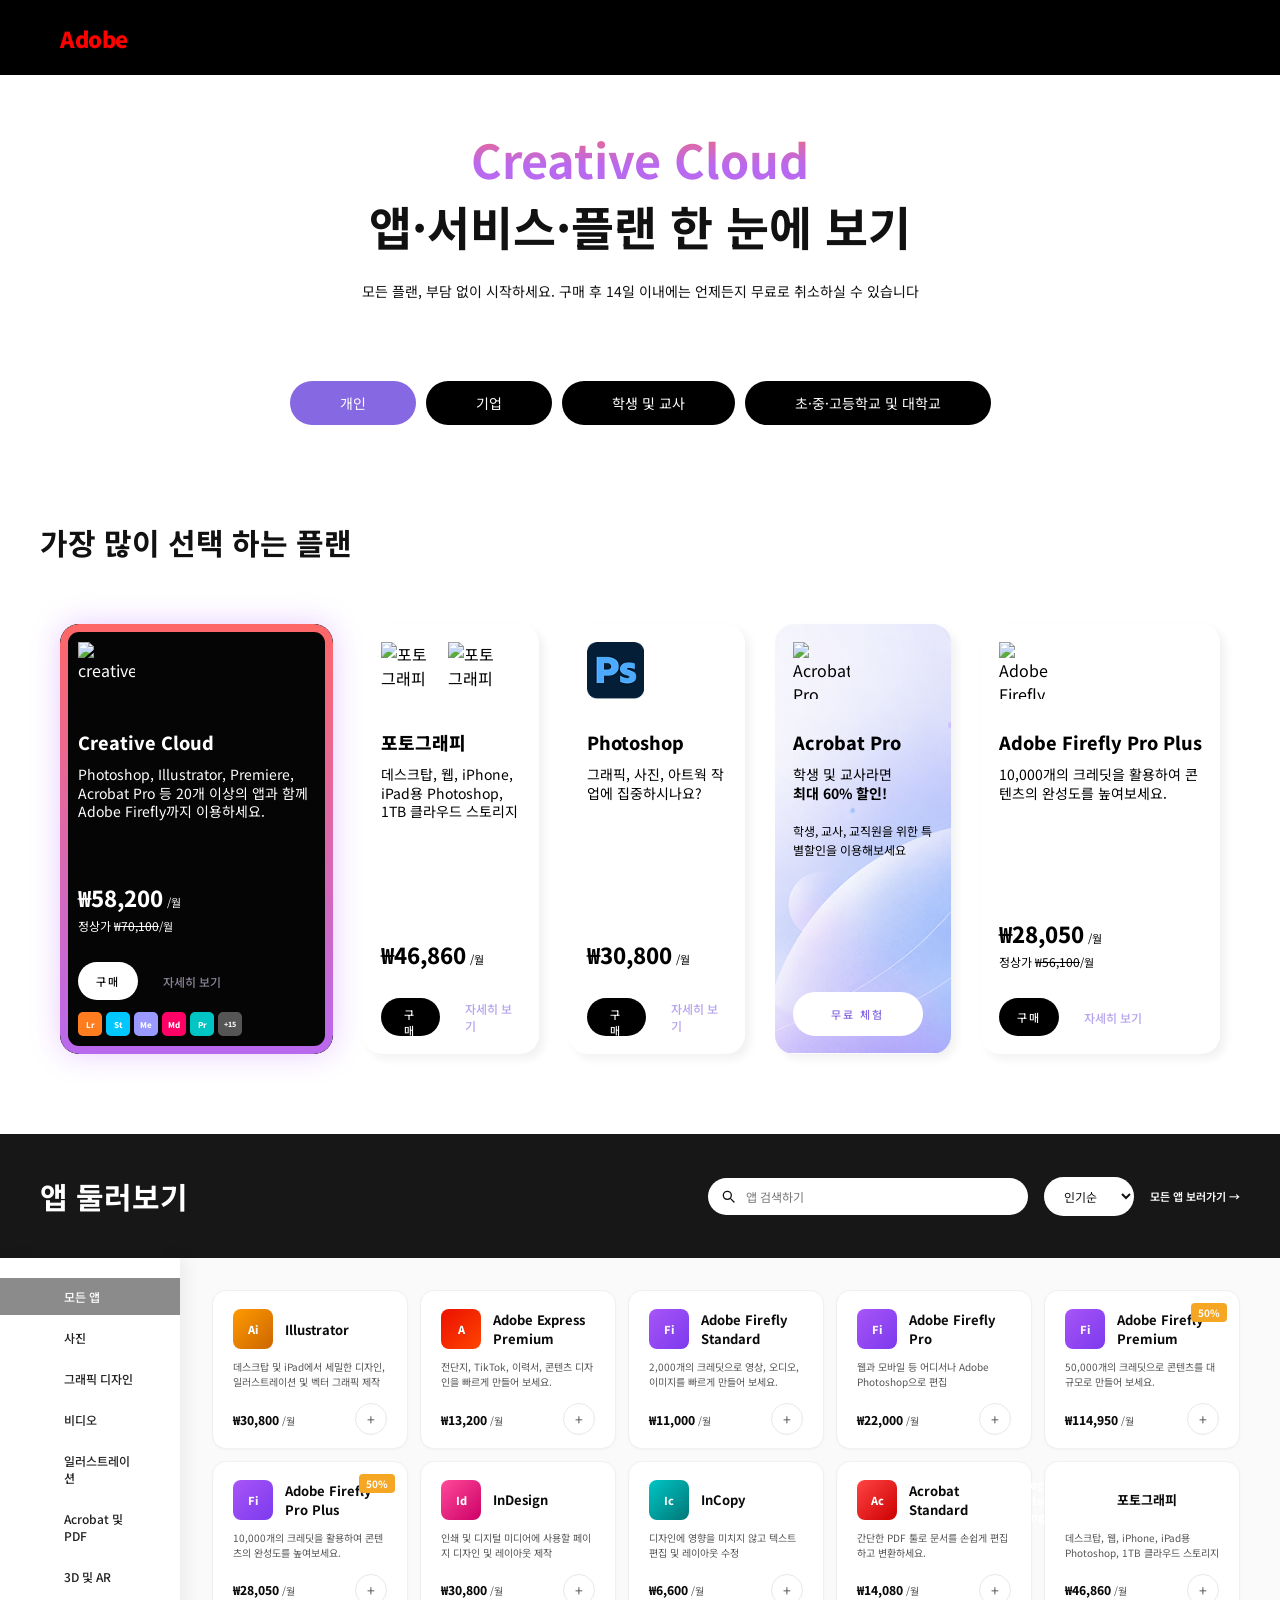
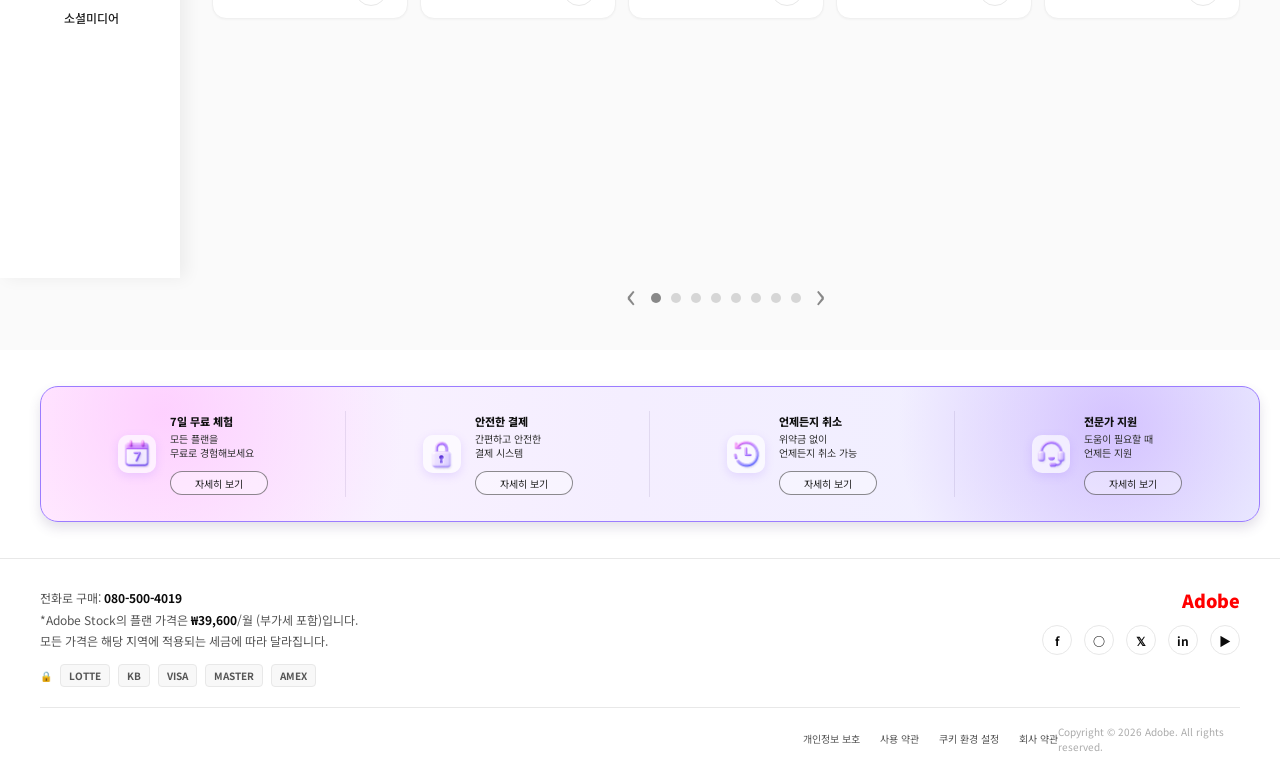
==== commit c383e14f: "Merge pull request #13 from rainwhdmsql-stack/0609-chj 반응형 구조 코드 생성, 앱 둘러보기 메뉴 배치 변경 중, 푸터 작업 예정" ====
--- a/plan.html
+++ b/plan.html
@@ -14,6 +14,7 @@
     <!-- ===== CSS 파일 연결 ===== -->
     <!-- 전체 페이지 스타일을 관리하는 main.css 연결 -->
     <link rel="stylesheet" href="css/main.css" />
+    <link rel="stylesheet" href="css/plan/plan_responsive.css">
 
     <!-- ===== 구글 폰트 연결 ===== -->
     <!-- Noto Sans KR 폰트 사용 -->
--- a/css/main.css
+++ b/css/main.css
@@ -13,33 +13,77 @@
   --sub-color-2: rgba(250, 250, 250, 1);
 
   /* Text-size styles */
-  /* pc */
-  --p-c1920px---menu: 20px;
-  --p-c1920px---sub--menu: 18px;
-  --p-c1920px---visual-title: 70px;
-  --p-c1920px---contents-title: 45px;
-  --p-c1920px---contents--desc: 20px;
-  --p-c1920px---card-title: 25px;
-  --p-c1920px---card--desc: 20px;
-  --p-c1920px--button: 25px;
-  /* tablet */
-  --tablet780px---visual-title--m: 50px;
-  --tablet780px---visual--desc--m: 25px;
-  --tablet780px---sub-title--m: 25px;
-  --tablet780px---contents--title--m: 45px;
-  --tablet780px---contents--desc--m: 20px;
-  --tablet780px---card-title--m: 20px;
-  --tablet780px---card--desc--m: 13px;
-  --tablet780px---sub--content-title--m: 30px;
-  --tablet780px--button--m: 20px;
-  /* mobile */
-  --mobile390px---visual-title--s: 26px;
-  --mobile390px---desc--s: 16px;
-  --mobile390px---sub--title--s: 18px;
-  --mobile390px--button--s: 16px;
-  --mobile390px---card--desc--s: 13px;
-  --mobile390px---card-title--s: 18px;
-  --mobile390px---contents-title--s: 26px;
+  /* 공통 네비게이션 */
+  --fs-menu: clamp(13px, 1.04vw, 20px);
+  --fs-sub-menu: clamp(12px, 0.94vw, 18px);
+
+  /* 비주얼 / 히어로 영역 */
+  --fs-visual-title: clamp(26px, 3.65vw, 70px);
+  --fs-visual-desc: clamp(16px, 1.3vw, 25px);
+
+  /* 콘텐츠 섹션 공통 */
+  --fs-contents-title: clamp(26px, 2.34vw, 45px);
+  --fs-contents-desc: clamp(14px, 1.04vw, 20px);
+  --fs-section-title: clamp(26px, 2.34vw, 45px);
+  --fs-section-desc: clamp(14px, 1.04vw, 20px);
+
+  /* 카드 공통 */
+  --fs-card-title: clamp(18px, 1.3vw, 25px);
+  --fs-card-desc: clamp(13px, 1.04vw, 20px);
+  --fs-card-caption: clamp(11px, 0.73vw, 14px);
+
+  /* 프로그램 카드 */
+  --fs-program-title: clamp(18px, 1.3vw, 25px);
+  --fs-program-desc: clamp(13px, 1.04vw, 20px);
+  --fs-program-small: clamp(12px, 0.83vw, 16px);
+  --fs-program-price: clamp(22px, 1.56vw, 30px);
+  --fs-program-price-unit: clamp(11px, 0.73vw, 14px);
+  --fs-program-button: clamp(12px, 0.73vw, 14px);
+  --fs-program-link: clamp(13px, 0.83vw, 16px);
+  --fs-badge: clamp(11px, 0.73vw, 14px);
+
+  /* 앱 카드 */
+  --fs-app-title: clamp(13px, 0.78vw, 15px);
+  --fs-app-desc: clamp(11px, 0.63vw, 12px);
+  --fs-app-price: clamp(13px, 0.83vw, 16px);
+  --fs-app-price-unit: clamp(11px, 0.63vw, 12px);
+  --fs-app-badge: clamp(10px, 0.57vw, 11px);
+  --fs-app-icon: clamp(12px, 0.73vw, 14px);
+
+  /* 버튼 / 폼 / 보조 텍스트 */
+  --fs-button: clamp(16px, 1.3vw, 25px);
+  --fs-chip-button: clamp(14px, 1.04vw, 20px);
+  --fs-form: clamp(12px, 0.68vw, 13px);
+  --fs-small: clamp(10px, 0.63vw, 12px);
+  --fs-base: clamp(14px, 0.83vw, 16px);
+
+  /* 기존 스타일 가이드 변수 호환용 */
+  --p-c1920px---menu: var(--fs-menu);
+  --p-c1920px---sub--menu: var(--fs-sub-menu);
+  --p-c1920px---visual-title: var(--fs-visual-title);
+  --p-c1920px---contents-title: var(--fs-contents-title);
+  --p-c1920px---contents--desc: var(--fs-contents-desc);
+  --p-c1920px---card-title: var(--fs-card-title);
+  --p-c1920px---card--desc: var(--fs-card-desc);
+  --p-c1920px--button: var(--fs-button);
+
+  --tablet780px---visual-title--m: var(--fs-visual-title);
+  --tablet780px---visual--desc--m: var(--fs-visual-desc);
+  --tablet780px---sub-title--m: var(--fs-card-title);
+  --tablet780px---contents--title--m: var(--fs-contents-title);
+  --tablet780px---contents--desc--m: var(--fs-contents-desc);
+  --tablet780px---card-title--m: var(--fs-card-title);
+  --tablet780px---card--desc--m: var(--fs-card-desc);
+  --tablet780px---sub--content-title--m: clamp(20px, 1.56vw, 30px);
+  --tablet780px--button--m: var(--fs-chip-button);
+
+  --mobile390px---visual-title--s: var(--fs-visual-title);
+  --mobile390px---desc--s: var(--fs-contents-desc);
+  --mobile390px---sub--title--s: var(--fs-card-title);
+  --mobile390px--button--s: var(--fs-button);
+  --mobile390px---card--desc--s: var(--fs-card-desc);
+  --mobile390px---card-title--s: var(--fs-card-title);
+  --mobile390px---contents-title--s: var(--fs-contents-title);
 
   /* font-weight */
   --fw-bold: 700;
@@ -81,4 +125,3 @@
   font-family: "Noto Sans KR", sans-serif;
   font-weight: var(--fw-regular);
 }
-
--- a/css/plan/plan_responsive.css
+++ b/css/plan/plan_responsive.css
@@ -0,0 +1,1016 @@
+/* plan_responsive.css */
+
+
+/* ================================================================
+   1080px ~ 769px  |  Tablet
+   ================================================================ */
+@media (max-width: 1080px) and (min-width: 769px) {
+
+  /* ----------------------------------------------------------
+     HEADER
+  ---------------------------------------------------------- */
+  .header-inner {
+    padding: 0 28px;
+  }
+
+  /* ----------------------------------------------------------
+     PLAN-UPPER : 비주얼 타이틀
+  ---------------------------------------------------------- */
+  .visual-title h1 {
+    font-size: clamp(28px, 3.5vw, 40px);
+    margin-top: 80px;
+    padding: 0 40px;
+  }
+
+  .visual-desc {
+    font-size: clamp(13px, 1.4vw, 15px);
+    padding: 0 40px;
+  }
+
+  /* ----------------------------------------------------------
+     PLAN-UPPER : 사용자 유형 버튼
+  ---------------------------------------------------------- */
+  .user-type {
+    margin: 50px 0 36px;
+    padding: 0 28px 36px;
+  }
+
+  .user-type-btns button {
+    padding: 10px 28px;
+    font-size: clamp(12px, 1.3vw, 14px);
+  }
+
+  /* ----------------------------------------------------------
+     PLAN-UPPER : 추천 플랜 카드
+  ---------------------------------------------------------- */
+  .best-plan-section {
+    padding: 0 28px 40px;
+    overflow: hidden;
+  }
+
+  .cards-grid {
+    display: flex;
+    gap: 20px;
+    padding: 12px 0 24px;
+    overflow-x: auto;
+    overflow-y: hidden;
+    scroll-snap-type: x mandatory;
+    -webkit-overflow-scrolling: touch;
+  }
+
+  .cards-grid::-webkit-scrollbar {
+    display: none;
+  }
+
+  .program-card {
+    flex: 0 0 240px;
+    min-width: 240px;
+    min-height: 360px;
+    height: auto;
+    padding: 16px;
+    scroll-snap-align: start;
+  }
+
+  .program-card.featured {
+    flex: 0 0 310px;
+    min-width: 310px;
+  }
+
+  /* ----------------------------------------------------------
+     PLAN-MAIN : 앱 둘러보기 헤더
+  ---------------------------------------------------------- */
+  .app-header-area {
+    padding: 32px 28px;
+  }
+
+  /* 타이틀과 정렬 메뉴를 같은 계층에 배치 */
+  .app-browse-header {
+    display: flex;
+    flex-wrap: wrap;
+    align-items: center;
+    justify-content: space-between;
+    gap: 12px;
+  }
+
+  .app-browse-header .contents-title {
+    flex: 1 1 auto;
+    margin-right: auto;
+    margin-bottom: 0;
+  }
+
+  .search-bar {
+    flex: 1 1 200px;
+    width: auto;
+    max-width: 320px;
+  }
+
+  .sort-select {
+    flex: 0 0 auto;
+  }
+
+  .all-apps-link {
+    flex: 0 0 auto;
+    margin-left: auto;
+  }
+
+  /* ----------------------------------------------------------
+     PLAN-MAIN : 앱 콘텐츠 영역
+     PC와 동일하게 sidebar는 좌측 벽에 붙도록 padding-left: 0 유지
+  ---------------------------------------------------------- */
+  .app-content-area {
+    grid-template-columns: 160px 1fr;
+    padding: 28px 28px 36px 0;   /* padding-left: 0 → 사이드바 좌측 벽 고정 */
+    gap: 20px;
+  }
+
+  /* 사이드바: PC 구조 그대로, 너비만 160px로 축소 */
+  .app-sidebar {
+    min-height: unset;
+    padding-top: 16px;
+    margin-top: -28px;           /* app-header-area padding 값과 맞춤 */
+  }
+
+  .sidebar-item {
+    padding: 10px 20px;
+    font-size: 13px;
+  }
+
+  /* 카드 영역 */
+  .app-card-area {
+    min-height: unset;
+  }
+
+  .app-cards-grid {
+    grid-template-columns: repeat(3, 1fr);
+    gap: 10px;
+  }
+
+  .app-card {
+    height: auto;
+    min-height: 140px;
+  }
+
+  /* ----------------------------------------------------------
+     FOOTER : 혜택 배너
+  ---------------------------------------------------------- */
+  .benefits-banner {
+    padding: 28px 28px;
+  }
+
+  .benefits-grid {
+    min-width: unset;
+    flex-wrap: wrap;
+    align-items: center;
+    justify-content: center;
+  }
+
+  .benefit-item {
+    flex: 1 1 48%;
+    align-items: center;
+    justify-content: center;
+    padding: 22px 20px;
+  }
+
+  /* 2×2 구조 시 기존 세로 구분선 제거 후 재정의 */
+  .benefit-item:not(:last-child)::after {
+    display: none;
+  }
+
+  .benefit-item:nth-child(1),
+  .benefit-item:nth-child(2) {
+    border-bottom: 1px solid rgba(140, 120, 170, 0.18);
+  }
+
+  .benefit-item:nth-child(odd) {
+    border-right: 1px solid rgba(140, 120, 170, 0.18);
+  }
+
+  /* ----------------------------------------------------------
+     FOOTER : footer-bottom
+  ---------------------------------------------------------- */
+  .footer-bottom {
+    padding: 24px 28px;
+  }
+
+  .footer-bottom-top {
+    flex-wrap: wrap;
+    gap: 20px;
+  }
+
+  .footer-contact {
+    font-size: 13px;
+    line-height: 1.7;
+  }
+
+  .footer-payments {
+    flex-wrap: wrap;
+    gap: 6px;
+    margin-top: 10px;
+  }
+
+  .footer-right {
+    flex-direction: row;
+    justify-content: space-between;
+    align-items: center;
+    width: 100%;
+  }
+
+  .footer-bottom-bottom {
+    flex-direction: column;
+    align-items: flex-start;
+    gap: 12px;
+  }
+
+  .footer-legal {
+    flex-wrap: wrap;
+    gap: 8px 14px;
+  }
+}
+
+
+/* ================================================================
+   768px ~ 391px  |  Mobile
+   ================================================================ */
+@media (max-width: 768px) and (min-width: 391px) {
+
+  /* ----------------------------------------------------------
+     HEADER
+  ---------------------------------------------------------- */
+  .header-inner {
+    padding: 0 24px;
+  }
+
+  /* ----------------------------------------------------------
+     PLAN-UPPER : 비주얼 타이틀
+  ---------------------------------------------------------- */
+  .visual-title h1 {
+    font-size: clamp(22px, 5vw, 30px);
+    /* margin-top: 60px; */
+    padding: 0 24px;
+    line-height: 1.3;
+  }
+
+  .visual-desc {
+    font-size: clamp(12px, 1.8vw, 14px);
+    padding: 0 24px;
+    margin-top: 16px;
+  }
+
+  /* ----------------------------------------------------------
+     PLAN-UPPER : 사용자 유형 버튼
+  ---------------------------------------------------------- */
+  .user-type {
+    margin: 40px 0 28px;
+    padding: 0 24px 28px;
+  }
+
+  .user-type-btns {
+    gap: 8px;
+  }
+
+  .user-type-btns button {
+    padding: 9px 18px;
+    font-size: 12px;
+    border-radius: 22px;
+  }
+
+  /* ----------------------------------------------------------
+     PLAN-UPPER : 추천 플랜 카드
+  ---------------------------------------------------------- */
+  .best-plan-section {
+    padding: 0 24px 50px;
+    overflow: hidden;
+  }
+
+  .contents-title {
+    font-size: clamp(16px, 3vw, 20px);
+  }
+
+  .cards-grid {
+    display: flex;
+    gap: 16px;
+    padding: 12px 0 20px;
+    overflow-x: auto;
+    overflow-y: hidden;
+    scroll-snap-type: x mandatory;
+    -webkit-overflow-scrolling: touch;
+  }
+
+  .cards-grid::-webkit-scrollbar {
+    display: none;
+  }
+
+  .program-card {
+    flex: 0 0 260px;
+    min-width: 260px;
+    min-height: 340px;
+    height: auto;
+    scroll-snap-align: start;
+  }
+
+  .program-card.featured {
+    flex: 0 0 310px;
+    min-width: 310px;
+  }
+
+  /* ----------------------------------------------------------
+     PLAN-MAIN : 앱 둘러보기 헤더
+  ---------------------------------------------------------- */
+  .app-header-area {
+    padding: 24px 24px;
+  }
+
+  .app-browse-header {
+    display: flex;
+    flex-wrap: wrap;
+    align-items: center;
+    justify-content: space-between;
+    gap: 12px;
+  }
+
+  .app-browse-header .contents-title {
+    flex: 1 1 auto;
+    margin-right: auto;
+    margin-bottom: 0;
+  }
+
+  .search-bar {
+    order: 3;
+    width: 100%;
+    max-width: 100%;
+  }
+
+  .sort-select {
+    flex: 0 0 auto;
+    width: auto;
+  }
+
+  .all-apps-link {
+    order: 4;
+    margin-left: auto;
+    align-self: auto;
+  }
+
+  /* ----------------------------------------------------------
+     PLAN-MAIN : 앱 콘텐츠 영역
+     grid → block 전환, 사이드바는 브라우저 전체 폭으로 확장
+  ---------------------------------------------------------- */
+  .app-content-area {
+    display: block;
+    padding: 0 24px 32px 24px;
+  }
+
+  /* 사이드바: 768px부터 가로 슬라이드가 아닌 버튼형 wrap */
+  .app-sidebar {
+    display: flex;
+    flex-direction: row;
+    flex-wrap: wrap;
+    overflow: visible;
+    min-height: unset;
+    height: auto;
+    margin-top: 0;
+    margin-left: 0;
+    width: 100%;
+    padding: 16px 0;
+    gap: 8px;
+    box-shadow: none;
+    border-radius: 0;
+    border-bottom: 1px solid #e8e8e8;
+  }
+
+  .sidebar-item {
+    flex: 0 0 auto;
+    display: inline-flex;
+    align-items: center;
+    gap: 6px;
+    padding: 8px 16px;
+    border-radius: 20px;
+    white-space: nowrap;
+    font-size: 13px;
+  }
+
+  .sidebar-item::before {
+    content: "";
+    display: inline-block;
+    width: 1.15em;
+    height: 1.15em;
+    flex-shrink: 0;
+  }
+
+  .sidebar-item:hover {
+    background: #eeeeee;
+    color: #111;
+    border-radius: 20px;
+  }
+
+  .sidebar-item.active {
+    background: #8b8b8b;
+    color: #fff;
+    border-radius: 20px;
+  }
+
+  /* 카드 영역 */
+  .app-card-area {
+    min-height: unset;
+    padding-top: 20px;
+  }
+
+  .app-cards-grid {
+    grid-template-columns: repeat(2, 1fr);
+    gap: 10px;
+  }
+
+  .app-card {
+    height: auto;
+    min-height: 130px;
+    padding: 14px;
+  }
+
+  .app-card h4 {
+    font-size: 13px;
+  }
+
+  .app-card .app-desc {
+    font-size: 11px;
+  }
+
+  .app-card-icon {
+    width: 34px;
+    height: 34px;
+    border-radius: 7px;
+  }
+
+  .pagination {
+    padding-top: 20px;
+  }
+
+  /* ----------------------------------------------------------
+     FOOTER : 혜택 배너
+  ---------------------------------------------------------- */
+  .benefits-banner {
+    padding: 24px 24px;
+  }
+
+  .benefits-grid {
+    min-width: unset;
+    flex-direction: column;
+    align-items: center;
+    justify-content: center;
+    border-radius: 14px;
+  }
+
+  .benefit-item {
+    flex: 1 1 auto;
+    align-items: center;
+    justify-content: center;
+    padding: 18px 20px;
+    gap: 12px;
+  }
+
+  /* 세로 배치 시 가로 구분선으로 전환 */
+  .benefit-item:not(:last-child)::after {
+    content: "";
+    position: absolute;
+    right: unset;
+    top: unset;
+    bottom: 0;
+    left: 20px;
+    right: 20px;
+    width: auto;
+    height: 1px;
+    background: rgba(140, 120, 170, 0.18);
+  }
+
+  .benefit-item h4 {
+    font-size: 14px;
+  }
+
+  .benefit-item p {
+    font-size: 12px;
+  }
+
+  /* ----------------------------------------------------------
+     FOOTER : footer-bottom
+  ---------------------------------------------------------- */
+  .footer-bottom {
+    padding: 24px 24px;
+  }
+
+  .footer-bottom-top {
+    flex-direction: column;
+    align-items: flex-start;
+    gap: 20px;
+  }
+
+  .footer-contact {
+    font-size: 12px;
+    line-height: 1.8;
+  }
+
+  .footer-payments {
+    flex-wrap: wrap;
+    gap: 6px;
+    margin-top: 10px;
+  }
+
+  .footer-right {
+    flex-direction: row;
+    justify-content: space-between;
+    align-items: center;
+    width: 100%;
+  }
+
+  .footer-social a {
+    width: 28px;
+    height: 28px;
+  }
+
+  .footer-bottom-bottom {
+    flex-direction: column;
+    align-items: flex-start;
+    gap: 12px;
+  }
+
+  .footer-legal {
+    flex-wrap: wrap;
+    gap: 8px 12px;
+  }
+
+  .footer-copy {
+    font-size: 11px;
+  }
+}
+
+
+/* ================================================================
+   390px 이하  |  Small Mobile
+   ================================================================ */
+@media (max-width: 390px) {
+
+  /* ----------------------------------------------------------
+     HEADER
+  ---------------------------------------------------------- */
+  .header-inner {
+    padding: 0 20px;
+  }
+
+  /* ----------------------------------------------------------
+     PLAN-UPPER : 비주얼 타이틀
+  ---------------------------------------------------------- */
+  .visual-title h1 {
+    font-size: 22px;
+    /* margin-top: 48px; */
+    padding: 0 20px;
+    line-height: 1.35;
+  }
+
+  .visual-desc {
+    font-size: 12px;
+    padding: 0 20px;
+    margin-top: 14px;
+  }
+
+  /* ----------------------------------------------------------
+     PLAN-UPPER : 사용자 유형 버튼
+  ---------------------------------------------------------- */
+  .user-type {
+    margin: 32px 0 20px;
+    padding: 0 20px 24px;
+  }
+
+  .user-type-btns {
+    gap: 6px;
+  }
+
+  .user-type-btns button {
+    padding: 8px 14px;
+    font-size: 11px;
+    border-radius: 20px;
+  }
+
+  /* ----------------------------------------------------------
+     PLAN-UPPER : 추천 플랜 카드
+  ---------------------------------------------------------- */
+  .best-plan-section {
+    padding: 0 20px 40px;
+    overflow: visible !important;
+  }
+
+  .contents-title {
+    font-size: 15px;
+    margin-bottom: 20px;
+  }
+
+  .cards-grid {
+    display: grid !important;
+    grid-template-columns: repeat(2, minmax(0, 1fr)) !important;
+    gap: 14px 12px;
+    padding: 0;
+    width: 100%;
+    overflow: visible !important;
+    scroll-snap-type: none !important;
+  }
+
+  .program-card {
+    grid-column: auto !important;
+    width: 100% !important;
+    min-width: 0 !important;
+    max-width: none !important;
+    flex: none !important;
+    flex-basis: auto !important;
+    height: auto !important;
+    min-height: 190px;
+    padding: 10px;
+    border-radius: 12px;
+    overflow: hidden;
+    scroll-snap-align: unset;
+  }
+
+  .program-card.featured {
+    grid-column: 1 / -1 !important;
+    width: 100% !important;
+    min-width: 0 !important;
+    min-height: 250px;
+  }
+
+  .program-card:not(.featured) {
+    grid-column: span 1;
+  }
+
+  .program-card_thumb {
+    margin-bottom: 10px;
+  }
+
+  .program-card_thumb img {
+    width: 34px;
+    height: 34px;
+  }
+
+  .program-card_info {
+    flex: 0 0 auto !important;
+    margin-top: 6px;
+    margin-bottom: 12px;
+  }
+
+  .program-card_title {
+    font-size: 11px;
+    line-height: 1.2;
+    white-space: normal;
+  }
+
+  .program-card_desc {
+    font-size: 8px;
+    line-height: 1.3;
+    word-break: break-word;
+  }
+
+  .program-card_sale-price strong {
+    font-size: 13px;
+  }
+
+  .program-card_regular-price,
+  .program-card_sale-price span {
+    font-size: 9px;
+  }
+
+  .program-card_price-area {
+    margin-top: auto;
+    margin-bottom: 12px;
+  }
+
+  .program-card_button-group {
+    flex-direction: column;
+    align-items: flex-start;
+    gap: 6px;
+  }
+
+  .program-card--bg {
+    min-height: 190px !important;
+  }
+
+  .program-card--bg .program-card_desc {
+    line-height: 1.25;
+  }
+
+  .program-card_button--wide {
+    height: 24px;
+    font-size: 8px;
+    padding: 4px 10px;
+  }
+
+  .program-card_button {
+    height: 24px;
+    padding: 5px 12px;
+    font-size: 8px;
+    border-radius: 999px;
+    letter-spacing: 0;
+  }
+
+  .program-card_link {
+    font-size: 9px;
+  }
+
+  .card-app-row {
+    gap: 4px;
+    margin-top: 10px;
+  }
+
+  .mini-icon {
+    width: 18px;
+    height: 18px;
+    font-size: 7px;
+  }
+
+  /* ----------------------------------------------------------
+     PLAN-MAIN : 앱 둘러보기 헤더
+  ---------------------------------------------------------- */
+  .app-header-area {
+    padding: 20px 20px;
+  }
+
+  .app-browse-header {
+    display: flex;
+    flex-wrap: wrap;
+    align-items: center;
+    justify-content: space-between;
+    gap: 10px;
+  }
+
+  .app-browse-header .contents-title {
+    flex: 1 1 auto;
+    margin-right: auto;
+    font-size: 15px;
+    margin-bottom: 0;
+  }
+
+  .search-bar {
+    order: 3;
+    width: 100%;
+    max-width: 100%;
+  }
+
+  .search-bar input {
+    font-size: 12px;
+  }
+
+  .sort-select {
+    flex: 0 0 auto;
+    width: auto;
+    border-radius: 999px;
+    font-size: 12px;
+  }
+
+  .all-apps-link {
+    order: 4;
+    margin-left: auto;
+    font-size: 12px;
+    align-self: auto;
+  }
+
+  /* ----------------------------------------------------------
+     PLAN-MAIN : 앱 콘텐츠 영역
+     grid → block 전환, 사이드바는 브라우저 전체 폭으로 확장
+  ---------------------------------------------------------- */
+  .app-content-area {
+    display: block;
+    padding: 0 20px 28px 20px;
+  }
+
+  /* 사이드바: 버튼형 wrap */
+  .app-sidebar {
+    display: flex;
+    flex-direction: row;
+    flex-wrap: wrap;
+    overflow: visible;
+    min-height: unset;
+    height: auto;
+    margin-top: 0;
+    margin-left: 0;
+    width: 100%;
+    padding: 14px 0;
+    gap: 6px;
+    box-shadow: none;
+    border-radius: 0;
+    border-bottom: 1px solid #e8e8e8;
+  }
+
+  .sidebar-item {
+    flex: 0 0 auto;
+    display: inline-flex;
+    align-items: center;
+    gap: 6px;
+    padding: 7px 14px;
+    border-radius: 18px;
+    white-space: nowrap;
+    font-size: 12px;
+  }
+
+  .sidebar-item::before {
+    content: "";
+    display: inline-block;
+    width: 1.15em;
+    height: 1.15em;
+    flex-shrink: 0;
+  }
+
+  .sidebar-item:hover {
+    background: #eeeeee;
+    color: #111;
+    border-radius: 18px;
+  }
+
+  .sidebar-item.active {
+    background: #8b8b8b;
+    color: #fff;
+    border-radius: 18px;
+  }
+
+  /* 카드 영역 */
+  .app-card-area {
+    min-height: unset;
+    padding-top: 16px;
+  }
+
+  .app-cards-grid {
+    grid-template-columns: repeat(2, 1fr);
+    gap: 8px;
+  }
+
+  .app-card {
+    height: auto;
+    min-height: 110px;
+    padding: 12px;
+  }
+
+  .app-card h4 {
+    font-size: 12px;
+  }
+
+  .app-card .app-desc {
+    font-size: 11px;
+    margin-bottom: 10px;
+  }
+
+  .app-card-icon {
+    width: 30px;
+    height: 30px;
+    border-radius: 6px;
+    font-size: 10px;
+  }
+
+  .app-price {
+    font-size: 11px;
+  }
+
+  .add-btn {
+    width: 26px;
+    height: 26px;
+    font-size: 14px;
+  }
+
+  .pagination {
+    padding-top: 16px;
+    gap: 10px;
+  }
+
+  .pagination button {
+    font-size: 28px;
+  }
+
+  .dot {
+    width: 8px;
+    height: 8px;
+  }
+
+  /* ----------------------------------------------------------
+     FOOTER : 혜택 배너
+  ---------------------------------------------------------- */
+  .benefits-banner {
+    padding: 20px 20px;
+  }
+
+  .benefits-grid {
+    min-width: unset;
+    flex-direction: column;
+    align-items: center;
+    justify-content: center;
+    border-radius: 12px;
+  }
+
+  .benefit-item {
+    flex: 1 1 auto;
+    align-items: center;
+    justify-content: center;
+    padding: 16px 18px;
+    gap: 10px;
+  }
+
+  .benefit-item:not(:last-child)::after {
+    content: "";
+    position: absolute;
+    right: unset;
+    top: unset;
+    bottom: 0;
+    left: 18px;
+    right: 18px;
+    width: auto;
+    height: 1px;
+    background: rgba(140, 120, 170, 0.18);
+  }
+
+  .benefit-icon {
+    width: 32px;
+    height: 32px;
+  }
+
+  .benefit-item h4 {
+    font-size: 13px;
+  }
+
+  .benefit-item p {
+    font-size: 11px;
+    margin-bottom: 10px;
+  }
+
+  .btn-detail {
+    min-width: 80px;
+    height: 22px;
+    font-size: 11px;
+    padding: 0 14px;
+  }
+
+  /* ----------------------------------------------------------
+     FOOTER : footer-bottom
+  ---------------------------------------------------------- */
+  .footer-bottom {
+    padding: 20px 20px;
+  }
+
+  .footer-bottom-top {
+    flex-direction: column;
+    align-items: flex-start;
+    gap: 16px;
+  }
+
+  .footer-contact {
+    font-size: 11px;
+    line-height: 1.8;
+  }
+
+  .footer-payments {
+    flex-wrap: wrap;
+    gap: 5px;
+    margin-top: 10px;
+  }
+
+  .payment-badge {
+    font-size: 10px;
+    padding: 2px 6px;
+  }
+
+  .security-badge {
+    font-size: 11px;
+  }
+
+  .footer-right {
+    flex-direction: row;
+    justify-content: space-between;
+    align-items: center;
+    width: 100%;
+  }
+
+  .footer-adobe-logo {
+    font-size: 18px;
+  }
+
+  .footer-social {
+    gap: 8px;
+  }
+
+  .footer-social a {
+    width: 26px;
+    height: 26px;
+    font-size: 11px;
+  }
+
+  .footer-bottom-bottom {
+    flex-direction: column;
+    align-items: flex-start;
+    gap: 12px;
+    padding-top: 14px;
+  }
+
+  .footer-legal {
+    flex-wrap: wrap;
+    gap: 8px 10px;
+  }
+
+  .footer-legal a {
+    font-size: 11px;
+  }
+
+  .footer-copy {
+    font-size: 10px;
+    color: #aaa;
+  }
+}
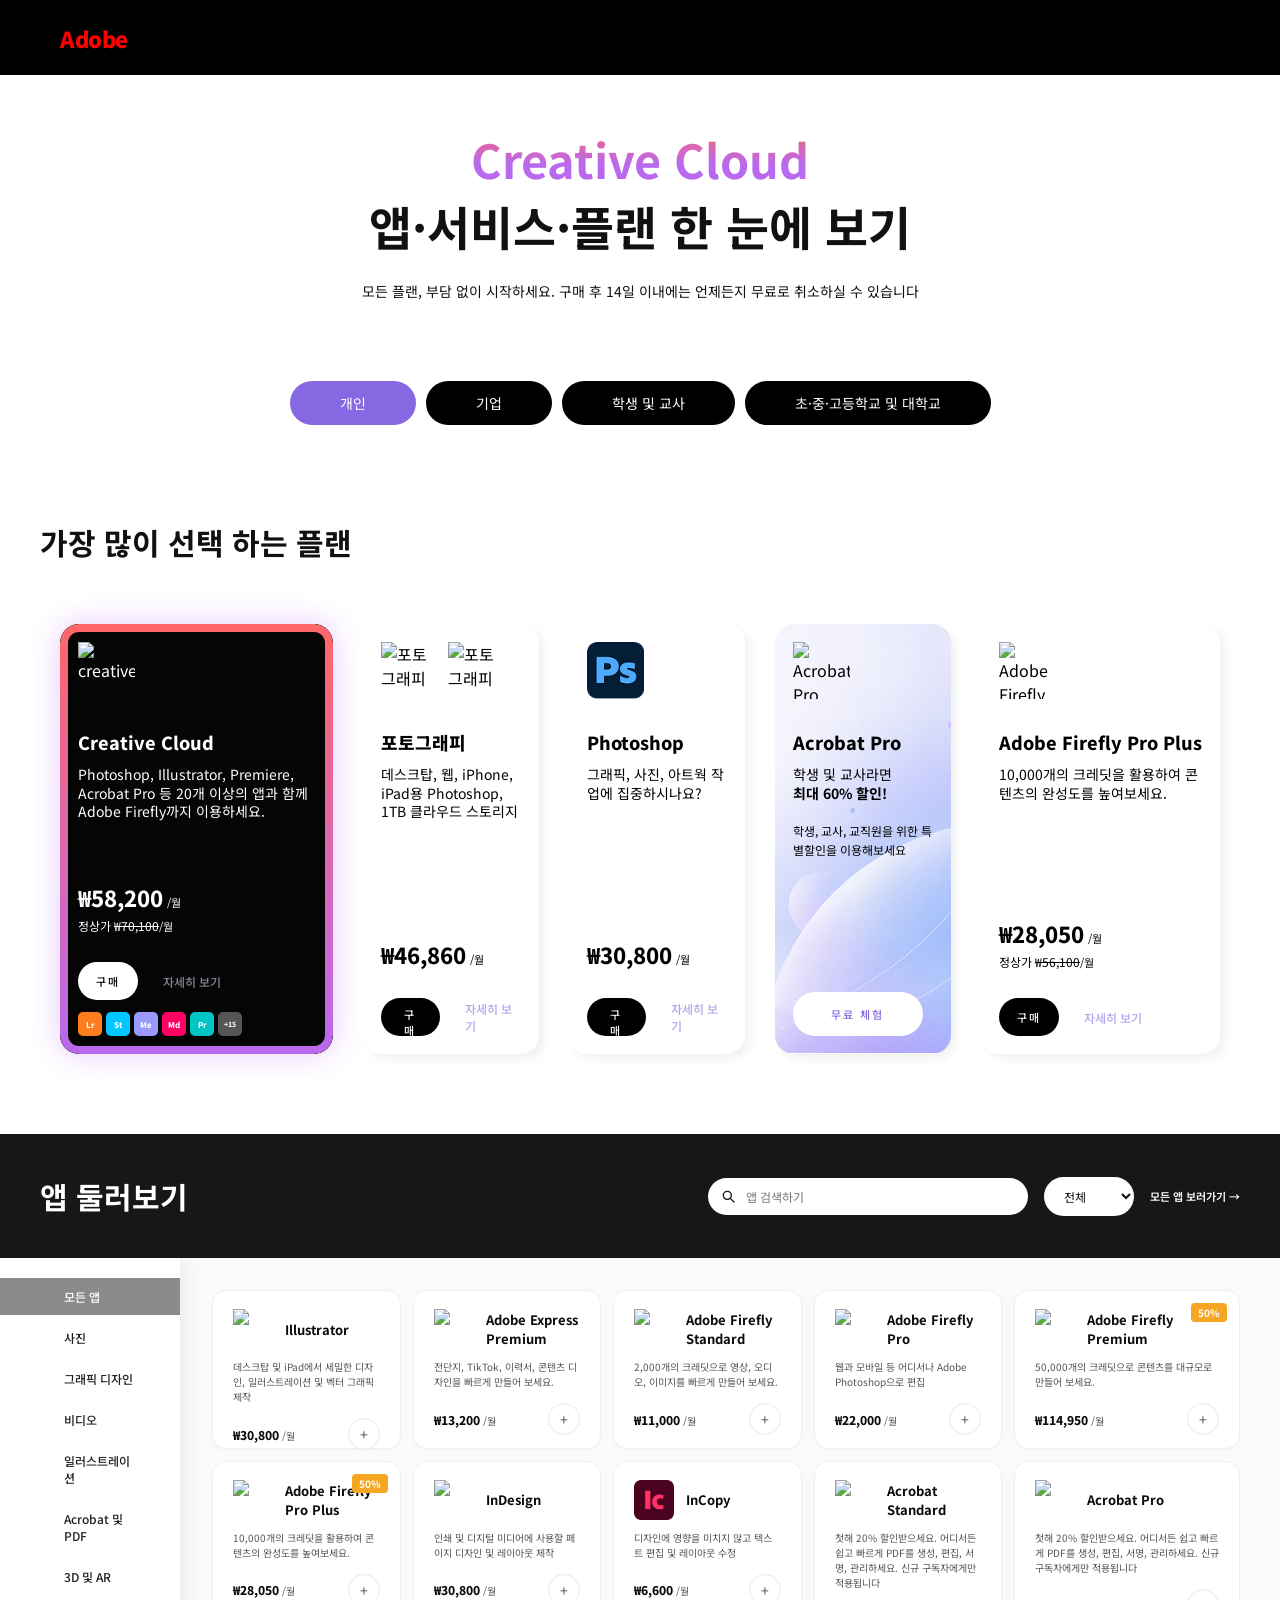
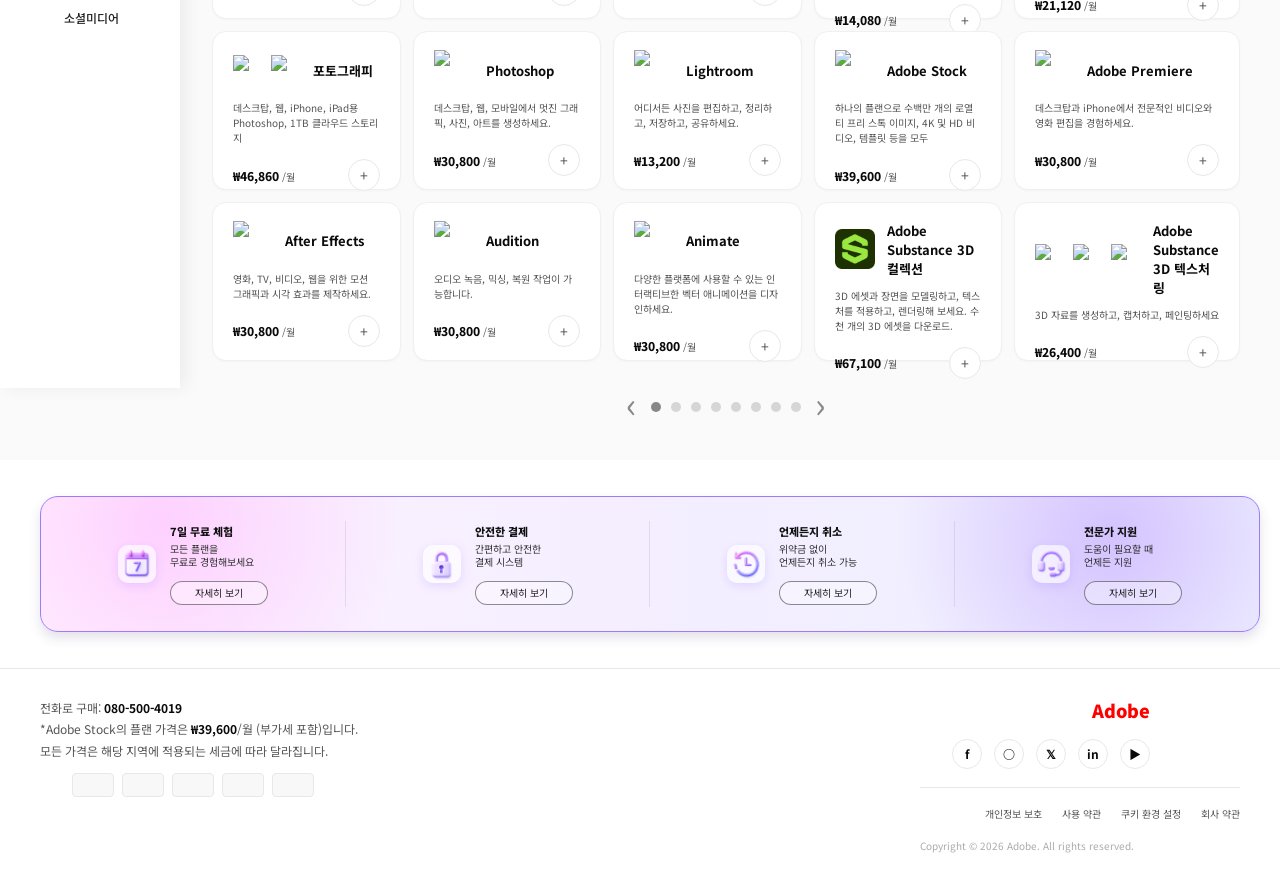
==== commit cd805ef7: "가장 많이 찾는 플랜 섹션 - 가로 스크롤 추가, 앱-카드.js - 이미지 주소 및 메뉴별 구분, 데이터 정리 완료, 푸터 구조 재 설정, 앱 둘러보기 모바일 구조 변경 예정" ====
--- a/plan.html
+++ b/plan.html
@@ -1,20 +1,34 @@
 <!doctype html>
 <html lang="ko">
   <head>
-    <!-- ===== 문서 기본 설정 ===== -->
-    <!-- 한글 깨짐 방지를 위한 문자 인코딩 설정 -->
     <meta charset="UTF-8" />
-
-    <!-- 반응형 웹을 위한 viewport 설정 -->
     <meta name="viewport" content="width=device-width, initial-scale=1.0" />
-
-    <!-- 브라우저 탭에 표시되는 페이지 제목 -->
     <title>가격 및 멤버십 플랜</title>
 
+    <!-- ==== Favicon ==== -->
+    <!-- favicon -->
+    <link
+      rel="icon"
+      type="image/png"
+      href="asset/favicon/favicon/apple-touch-icon.png"
+      sizes="96x96"
+    />
+    <link
+      rel="icon"
+      type="image/svg+xml"
+      href="asset/favicon/favicon/favicon.svg"
+    />
+    <link rel="shortcut icon" href="asset/favicon/favicon/favicon.ico" />
+    <link
+      rel="apple-touch-icon"
+      sizes="180x180"
+      href="asset/favicon/favicon/apple-touch-icon.png"
+    />
+    <link rel="manifest" href="asset/favicon/favicon/site.webmanifest" />
+
     <!-- ===== CSS 파일 연결 ===== -->
-    <!-- 전체 페이지 스타일을 관리하는 main.css 연결 -->
     <link rel="stylesheet" href="css/main.css" />
-    <link rel="stylesheet" href="css/plan/plan_responsive.css">
+    <link rel="stylesheet" href="css/plan/plan_responsive.css" />
 
     <!-- ===== 구글 폰트 연결 ===== -->
     <!-- Noto Sans KR 폰트 사용 -->
@@ -39,9 +53,9 @@
       <header class="header">
         <div class="header-inner">
           <!-- 로고 영역 -->
-          <div class="logo">
+          <a class="logo" href="index.html">
             <span class="adobe-logo">Adobe</span>
-          </div>
+          </a>
         </div>
       </header>
 
@@ -234,6 +248,7 @@
               - 가격순
             -->
             <select class="sort-select">
+              <option>전체</option>
               <option>인기순</option>
               <option>이름순</option>
               <option>가격순</option>
@@ -365,7 +380,9 @@
           <div class="benefits-grid">
             <!-- 혜택 1 -->
             <div class="benefit-item">
-              <div class="benefit-icon"><img src="asset/plan/Rectangle 37.png" alt=""></div>
+              <div class="benefit-icon">
+                <img src="asset/plan/Rectangle 37.png" alt="" />
+              </div>
 
               <div class="benefit-text">
                 <h4>7일 무료 체험</h4>
@@ -379,7 +396,9 @@
 
             <!-- 혜택 2 -->
             <div class="benefit-item">
-              <div class="benefit-icon"><img src="asset/plan/Rectangle 37-1.png" alt=""></div>
+              <div class="benefit-icon">
+                <img src="asset/plan/Rectangle 37-1.png" alt="" />
+              </div>
 
               <div class="benefit-text">
                 <h4>안전한 결제</h4>
@@ -393,7 +412,9 @@
 
             <!-- 혜택 3 -->
             <div class="benefit-item">
-              <div class="benefit-icon"><img src="asset/plan/Rectangle 37-3.png" alt=""></div>
+              <div class="benefit-icon">
+                <img src="asset/plan/Rectangle 37-3.png" alt="" />
+              </div>
 
               <div class="benefit-text">
                 <h4>언제든지 취소</h4>
@@ -407,7 +428,9 @@
 
             <!-- 혜택 4 -->
             <div class="benefit-item">
-              <div class="benefit-icon"><img src="asset/plan/Rectangle 37-2.png" alt=""></div>
+              <div class="benefit-icon">
+                <img src="asset/plan/Rectangle 37-2.png" alt="" />
+              </div>
 
               <div class="benefit-text">
                 <h4>전문가 지원</h4>
@@ -426,34 +449,47 @@
           고객센터/가격 안내/결제 수단/소셜/법적 링크 표시
         -->
         <div class="footer-bottom">
-          <!-- 푸터 상단 행 -->
-          <div class="footer-bottom-top">
-            <!-- 왼쪽 정보 영역 -->
-            <div>
-              <!-- 전화 구매 및 가격 안내 문구 -->
-              <div class="footer-contact">
-                전화로 구매: <strong>080-500-4019</strong><br />
-                *Adobe Stock의 플랜 가격은 <strong>₩39,600</strong>/월 (부가세
-                포함)입니다.<br />
-                모든 가격은 해당 지역에 적용되는 세금에 따라 달라집니다.
-              </div>
-
-              <!-- 결제 수단 배지 영역 -->
-              <div class="footer-payments">
-                <div class="security-badge">🔒</div>
-                <div class="payment-badge">LOTTE</div>
-                <div class="payment-badge">KB</div>
-                <div class="payment-badge">VISA</div>
-                <div class="payment-badge">MASTER</div>
-                <div class="payment-badge">AMEX</div>
-              </div>
-            </div>
-
-            <!-- 오른쪽 로고 및 소셜 링크 영역 -->
-            <div class="footer-right">
+          <!-- LEFT -->
+          <div class="footer-left">
+            <div class="footer-contact">
+              전화로 구매: <strong>080-500-4019</strong><br />
+              *Adobe Stock의 플랜 가격은 <strong>₩39,600</strong>/월 (부가세
+              포함)입니다.<br />
+              모든 가격은 해당 지역에 적용되는 세금에 따라 달라집니다.
+            </div>
+
+            <div class="footer-payments">
+              <div class="security-badge">
+                <img src="asset/payment/lock.png" alt="" />
+              </div>
+
+              <div class="payment-badge">
+                <img src="asset/payment/lotte.png" alt="" />
+              </div>
+
+              <div class="payment-badge">
+                <img src="asset/payment/kb.png" alt="" />
+              </div>
+
+              <div class="payment-badge">
+                <img src="asset/payment/visa.png" alt="" />
+              </div>
+
+              <div class="payment-badge">
+                <img src="asset/payment/master.png" alt="" />
+              </div>
+
+              <div class="payment-badge">
+                <img src="asset/payment/amex.png" alt="" />
+              </div>
+            </div>
+          </div>
+
+          <!-- RIGHT -->
+          <div class="footer-right">
+            <div class="footer-brand">
               <div class="footer-adobe-logo">Adobe</div>
 
-              <!-- 소셜 링크 영역 -->
               <div class="footer-social">
                 <a href="#">f</a>
                 <a href="#">○</a>
@@ -462,11 +498,9 @@
                 <a href="#">▶</a>
               </div>
             </div>
-          </div>
-
-          <!-- 푸터 하단 행 -->
-          <div class="footer-bottom-bottom">
-            <!-- 약관 및 개인정보 링크 -->
+
+            <div class="footer-divider"></div>
+
             <div class="footer-legal">
               <a href="#">개인정보 보호</a>
               <a href="#">사용 약관</a>
@@ -474,7 +508,6 @@
               <a href="#">회사 약관</a>
             </div>
 
-            <!-- 저작권 표시 -->
             <div class="footer-copy">
               Copyright © 2026 Adobe. All rights reserved.
             </div>
--- a/css/plan/plan_responsive.css
+++ b/css/plan/plan_responsive.css
@@ -1,11 +1,9 @@
 /* plan_responsive.css */
-
 
 /* ================================================================
    1080px ~ 769px  |  Tablet
    ================================================================ */
 @media (max-width: 1080px) and (min-width: 769px) {
-
   /* ----------------------------------------------------------
      HEADER
   ---------------------------------------------------------- */
@@ -18,7 +16,6 @@
   ---------------------------------------------------------- */
   .visual-title h1 {
     font-size: clamp(28px, 3.5vw, 40px);
-    margin-top: 80px;
     padding: 0 40px;
   }
 
@@ -54,12 +51,21 @@
     padding: 12px 0 24px;
     overflow-x: auto;
     overflow-y: hidden;
+    scrollbar-width: thin;
     scroll-snap-type: x mandatory;
     -webkit-overflow-scrolling: touch;
   }
 
   .cards-grid::-webkit-scrollbar {
-    display: none;
+    height: 8px;
+  }
+  .cards-grid::-webkit-scrollbar-track {
+    background: #e5e5e5;
+    border-radius: 999px;
+  }
+  .cards-grid::-webkit-scrollbar-thumb {
+    background: #8b8b8b;
+    border-radius: 999px;
   }
 
   .program-card {
@@ -119,7 +125,7 @@
   ---------------------------------------------------------- */
   .app-content-area {
     grid-template-columns: 160px 1fr;
-    padding: 28px 28px 36px 0;   /* padding-left: 0 → 사이드바 좌측 벽 고정 */
+    padding: 28px 28px 36px 0; /* padding-left: 0 → 사이드바 좌측 벽 고정 */
     gap: 20px;
   }
 
@@ -127,7 +133,7 @@
   .app-sidebar {
     min-height: unset;
     padding-top: 16px;
-    margin-top: -28px;           /* app-header-area padding 값과 맞춤 */
+    margin-top: -28px; /* app-header-area padding 값과 맞춤 */
   }
 
   .sidebar-item {
@@ -189,12 +195,12 @@
      FOOTER : footer-bottom
   ---------------------------------------------------------- */
   .footer-bottom {
+    gap: 40px;
     padding: 24px 28px;
   }
 
-  .footer-bottom-top {
-    flex-wrap: wrap;
-    gap: 20px;
+  .footer-left {
+    flex: 1;
   }
 
   .footer-contact {
@@ -203,36 +209,48 @@
   }
 
   .footer-payments {
-    flex-wrap: wrap;
     gap: 6px;
     margin-top: 10px;
   }
 
+  .payment-badge {
+    height: 24px;
+    min-width: 38px;
+    padding: 3px 7px;
+  }
+
+  .payment-badge img {
+    height: 13px;
+    max-width: 64px;
+  }
+
+  .security-badge {
+    width: 24px;
+    height: 24px;
+  }
+
   .footer-right {
-    flex-direction: row;
-    justify-content: space-between;
-    align-items: center;
-    width: 100%;
-  }
-
-  .footer-bottom-bottom {
-    flex-direction: column;
-    align-items: flex-start;
-    gap: 12px;
+    width: 300px;
+    gap: 16px;
+  }
+
+  .footer-social {
+    gap: 10px;
   }
 
   .footer-legal {
-    flex-wrap: wrap;
     gap: 8px 14px;
   }
+
+  .footer-copy {
+    font-size: 11px;
+  }
 }
-
 
 /* ================================================================
    768px ~ 391px  |  Mobile
    ================================================================ */
 @media (max-width: 768px) and (min-width: 391px) {
-
   /* ----------------------------------------------------------
      HEADER
   ---------------------------------------------------------- */
@@ -293,11 +311,21 @@
     overflow-x: auto;
     overflow-y: hidden;
     scroll-snap-type: x mandatory;
+    scrollbar-width: thin;
     -webkit-overflow-scrolling: touch;
   }
 
   .cards-grid::-webkit-scrollbar {
-    display: none;
+    height: 8px;
+  }
+  .cards-grid::-webkit-scrollbar-track {
+    background: #e5e5e5;
+    border-radius: 999px;
+  }
+
+  .cards-grid::-webkit-scrollbar-thumb {
+    background: #8b8b8b;
+    border-radius: 999px;
   }
 
   .program-card {
@@ -493,13 +521,15 @@
      FOOTER : footer-bottom
   ---------------------------------------------------------- */
   .footer-bottom {
-    padding: 24px 24px;
-  }
-
-  .footer-bottom-top {
     flex-direction: column;
     align-items: flex-start;
-    gap: 20px;
+    gap: 28px;
+
+    padding: 24px 24px;
+  }
+
+  .footer-left {
+    width: 100%;
   }
 
   .footer-contact {
@@ -508,16 +538,44 @@
   }
 
   .footer-payments {
-    flex-wrap: wrap;
     gap: 6px;
     margin-top: 10px;
   }
 
+  .payment-badge {
+    height: 23px;
+    min-width: 36px;
+    padding: 3px 7px;
+  }
+
+  .payment-badge img {
+    height: 12px;
+    max-width: 60px;
+  }
+
+  .security-badge {
+    width: 23px;
+    height: 23px;
+  }
+
+  .security-badge img {
+    height: 12px;
+  }
+
   .footer-right {
+    width: 100%;
+    gap: 16px;
+  }
+
+  .footer-brand {
+    width: 100%;
     flex-direction: row;
     justify-content: space-between;
     align-items: center;
-    width: 100%;
+  }
+
+  .footer-social {
+    gap: 10px;
   }
 
   .footer-social a {
@@ -525,14 +583,7 @@
     height: 28px;
   }
 
-  .footer-bottom-bottom {
-    flex-direction: column;
-    align-items: flex-start;
-    gap: 12px;
-  }
-
   .footer-legal {
-    flex-wrap: wrap;
     gap: 8px 12px;
   }
 
@@ -540,13 +591,11 @@
     font-size: 11px;
   }
 }
-
 
 /* ================================================================
    390px 이하  |  Small Mobile
    ================================================================ */
 @media (max-width: 390px) {
-
   /* ----------------------------------------------------------
      HEADER
   ---------------------------------------------------------- */
@@ -943,13 +992,15 @@
      FOOTER : footer-bottom
   ---------------------------------------------------------- */
   .footer-bottom {
-    padding: 20px 20px;
-  }
-
-  .footer-bottom-top {
     flex-direction: column;
     align-items: flex-start;
-    gap: 16px;
+    gap: 24px;
+
+    padding: 20px 20px;
+  }
+
+  .footer-left {
+    width: 100%;
   }
 
   .footer-contact {
@@ -958,25 +1009,40 @@
   }
 
   .footer-payments {
-    flex-wrap: wrap;
     gap: 5px;
     margin-top: 10px;
   }
 
   .payment-badge {
-    font-size: 10px;
+    height: 22px;
+    min-width: 34px;
     padding: 2px 6px;
   }
 
+  .payment-badge img {
+    height: 11px;
+    max-width: 54px;
+  }
+
   .security-badge {
-    font-size: 11px;
+    width: 22px;
+    height: 22px;
+  }
+
+  .security-badge img {
+    height: 11px;
   }
 
   .footer-right {
+    width: 100%;
+    gap: 14px;
+  }
+
+  .footer-brand {
+    width: 100%;
     flex-direction: row;
     justify-content: space-between;
     align-items: center;
-    width: 100%;
   }
 
   .footer-adobe-logo {
@@ -993,15 +1059,7 @@
     font-size: 11px;
   }
 
-  .footer-bottom-bottom {
-    flex-direction: column;
-    align-items: flex-start;
-    gap: 12px;
-    padding-top: 14px;
-  }
-
   .footer-legal {
-    flex-wrap: wrap;
     gap: 8px 10px;
   }
 
@@ -1011,6 +1069,5 @@
 
   .footer-copy {
     font-size: 10px;
-    color: #aaa;
   }
 }
